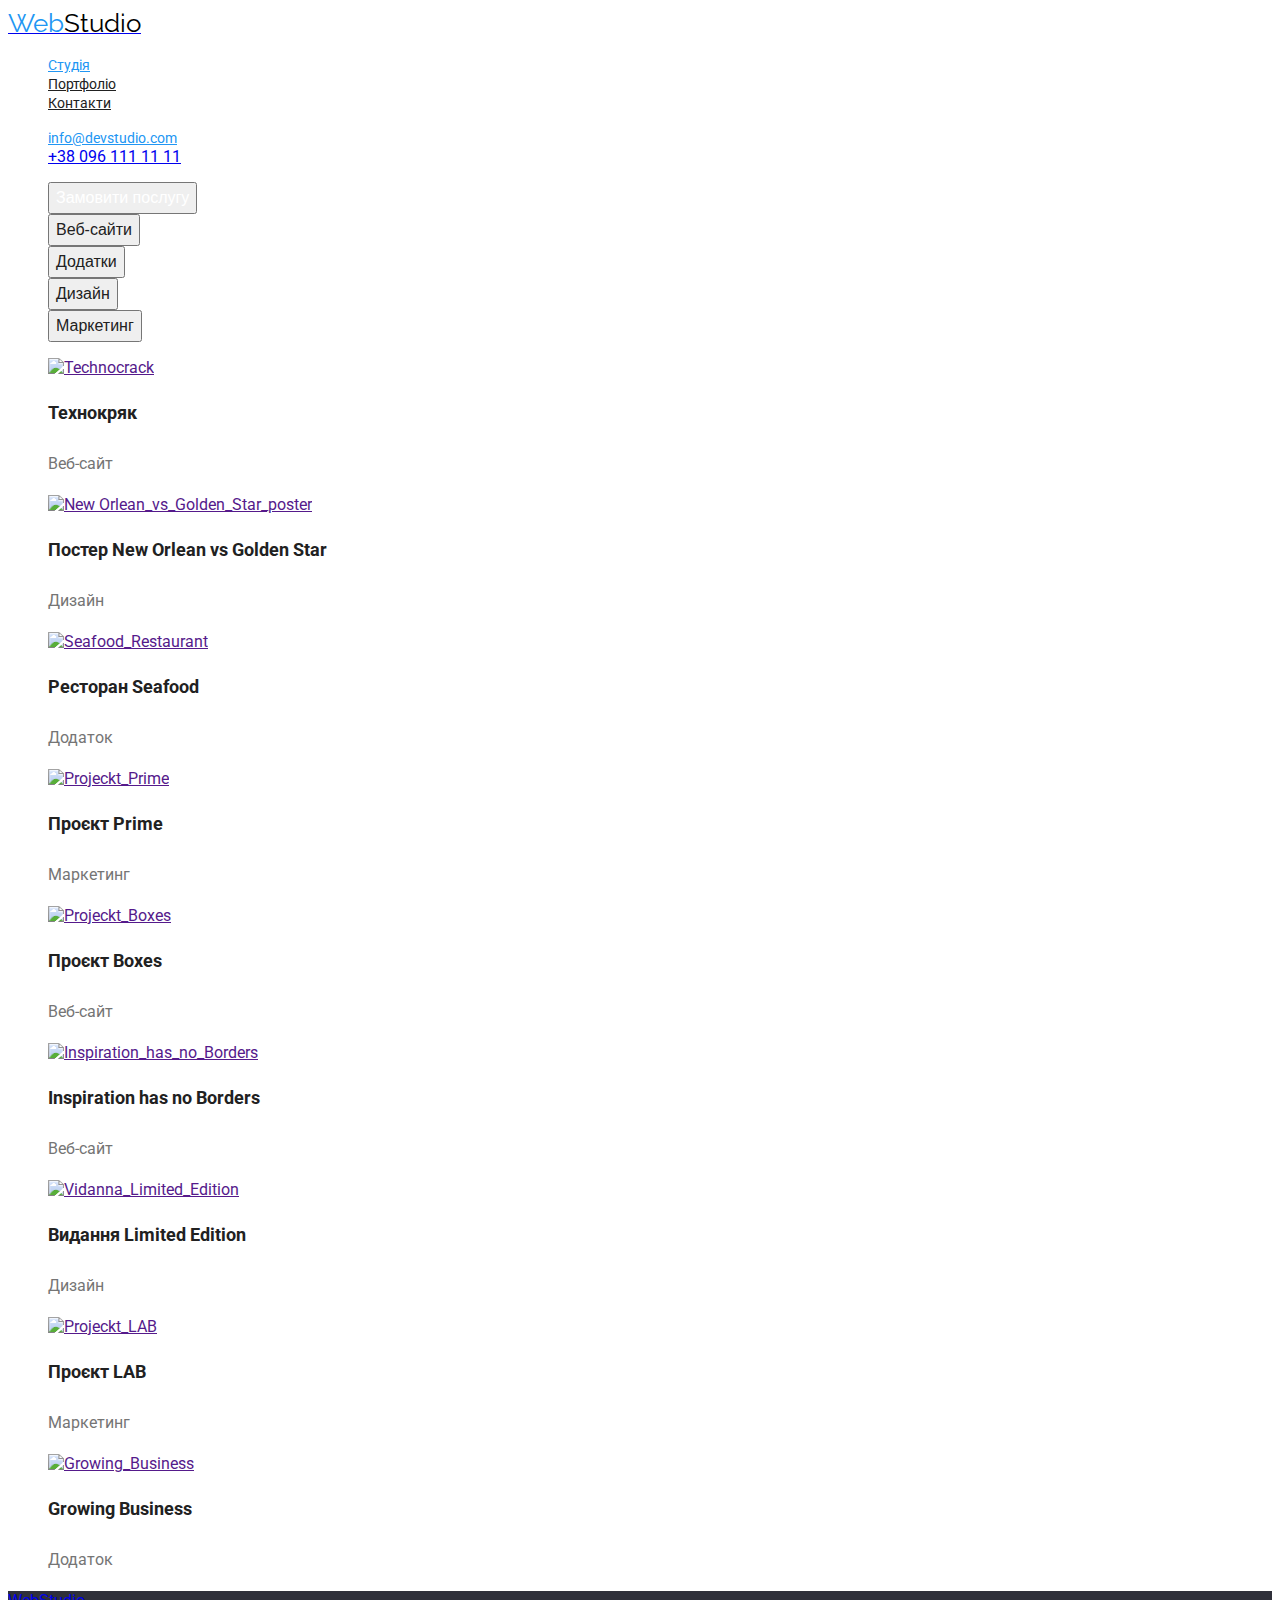
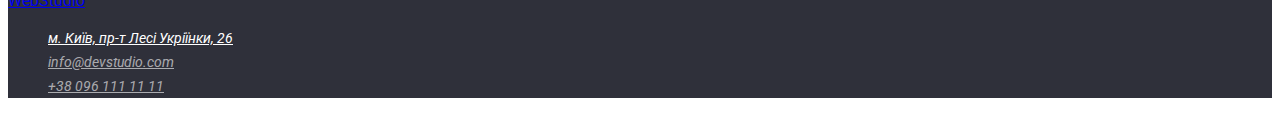
==== portfolio.html @ 633570c8 "r" ====
<!DOCTYPE html>
<html lang="en">
  <head>
    <meta charset="UTF-8" />
    <meta http-equiv="X-UA-Compatible" content="IE=edge" />
    <meta name="viewport" content="width=device-width, initial-scale=1.0" />
    <link rel="preconnect" href="https://fonts.googleapis.com" />
    <link rel="preconnect" href="https://fonts.gstatic.com" crossorigin />
    <link
      href="https://fonts.googleapis.com/css2?family=Raleway:wght@700&family=Roboto:wght@400;500;700;900&display=swap"
      rel="stylesheet"
    />
    <link
      rel="stylesheet"
      href="https://cdnjs.cloudflare.com/ajax/libs/normalize/8.0.1/normalize.min.css"
    />
    <link rel="stylesheet" href="./porfolio.css" />
    <title>Portfolio</title>
  </head>
  <body>
    <!--Header-->
    <header class="header">
      <!--Navigation-->
      <div class="conteiner">
        <nav>
          <a href="./index.html" rel="noopeper noreforrer nofollow"
            ><span class="logo_web">Web</span
            ><span class="logo_studio">Studio</span></a
          >
          <ul class="list">
            <li>
              <a class="studio" href="">Студія</a>
            </li>
            <li>
              <a
                class="portfolio"
                href="./portfolio.html"
                rel="noopeper noreforrer nofollow"
                >Портфоліо</a
              >
            </li>
            <li>
              <a class="contacs" href="">Контакти</a>
            </li>
          </ul>
        </nav>
      </div>
      <!--Top Line-->
      <ul class="list">
        <li>
          <a class="mail" href="mailto:info@devstudio.com"
            >info@devstudio.com</a
          >
        </li>
        <li>
          <a class="bel" href="tel:+380961111111">+38 096 111 11 11</a>
        </li>
      </ul>
    </header>
    <!--Section-->
    <section>
      <ul>
        <li>
          <button type="button" class="button_active">
            <span class="button_text">Замовити послугу</span>
          </button>
        </li>
        <li>
          <button class="button_text_list">Веб-сайти</button>
        </li>
        <li>
          <button class="button_text_list">Додатки</button>
        </li>
        <li>
          <button class="button_text_list">Дизайн</button>
        </li>
        <li>
          <button class="button_text_list">Маркетинг</button>
        </li>
      </ul>
      <ul>
        <li>
          <a href="">
            <img
              src="../img/portfolio.img/tehnocryack.jpg"
              alt="Technocrack"
              width="370"
            />
          </a>
          <h3 class="about_text">Технокряк</h3>
          <p class="about_text_link">Веб-сайт</p>
        </li>
        <li>
          <a href="">
            <img
              src="../img/portfolio.img/new-orleans.jpg"
              alt=" New Orlean_vs_Golden_Star_poster"
              width="370"
            />
          </a>
          <h3 class="about_text">Постер New Orlean vs Golden Star</h3>
          <p class="about_text_link">Дизайн</p>
        </li>
        <li>
          <a href="">
            <img
              src="../img/portfolio.img/restoran-seafood.jpg"
              alt="Seafood_Restaurant"
              width="370"
            />
          </a>
          <h3 class="about_text">Ресторан Seafood</h3>
          <p class="about_text_link">Додаток</p>
        </li>
        <li>
          <a href="">
            <img
              src="../img/portfolio.img/project-prime.jpg"
              alt="Projeckt_Prime"
              width="370"
            />
          </a>
          <h3 class="about_text">Проєкт Prime</h3>
          <p class="about_text_link">Маркетинг</p>
        </li>
        <li>
          <a href="">
            <img
              src="../img/portfolio.img/project-boxes.jpg"
              alt="Projeckt_Boxes"
              width="370"
            />
          </a>
          <h3 class="about_text">Проєкт Boxes</h3>
          <p class="about_text_link">Веб-сайт</p>
        </li>
        <li>
          <a href="">
            <img
              src="../img/portfolio.img/web-sait.jpg"
              alt="Inspiration_has_no_Borders"
              width="370"
          /></a>
          <h3 class="about_text">Inspiration has no Borders</h3>
          <p class="about_text_link">Веб-сайт</p>
        </li>
        <li>
          <a href="">
            <img
              src="../img/portfolio.img/book.jpg"
              alt="
              Vidanna_Limited_Edition"
              width="370"
          /></a>
          <h3 class="about_text">Видання Limited Edition</h3>
          <p class="about_text_link">Дизайн</p>
        </li>
        <li>
          <a href="">
            <img
              src="../img/portfolio.img/project-lab.jpg"
              alt="Projeckt_LAB"
              width="370"
          /></a>
          <h3 class="about_text">Проєкт LAB</h3>
          <p class="about_text_link">Маркетинг</p>
        </li>
        <li>
          <a href="">
            <img
              src="../img/portfolio.img/pc.jpg"
              alt="Growing_Business"
              width="370"
          /></a>
          <h3 class="about_text">Growing Business</h3>
          <p class="about_text_link">Додаток</p>
        </li>
      </ul>
    </section>
    <!-- Footer -->
    <footer class="footer">
      <a href="../styles/index.html" rel="noopeper noreforrer nofollow"
        ><span class="logo">Web</span><span class="logo_2">Studio</span></a
      >
      <address>
        <ul class="list">
          <li>
            <a
              class="navigation"
              href="https://goo.gl/maps/btzMH1qsc4WPmSUG9"
              rel="noopeper noreforrer nofollow"
            >
              м. Київ, пр-т Лесі Укріїнки, 26
            </a>
          </li>
          <li>
            <a
              class="mail_footer"
              href="mailto:info@devstudio.com"
              rel="noopeper noreforrer nofollow"
              >info@devstudio.com</a
            >
          </li>
          <li>
            <a class="tel_footer" href="tel:+380961111111">+38 096 111 11 11</a>
          </li>
        </ul>
      </address>
    </footer>
  </body>
</html>
---- porfolio.css ----
body {
  font-family: "Roboto", sans-serif;
}

ul {
  list-style: none;
}

/* Header */

/* Logo */

.logo_web {
  font-family: "Raleway";
  font-size: 26px;
  line-height: calc(31 / 26);
  color: #2196f3;
}

.logo_studio {
  font-family: "Raleway";
  font-size: 26px;
  line-height: calc(31 / 26);
  color: #000000;
}

/* Navigation */

.studio {
  font-size: 14px;
  line-height: calc(16 / 14);
  color: #2196f3;
}

.portfolio {
  font-size: 14px;
  line-height: calc(16 / 14);
  color: #212121;
}

.contacs {
  font-size: 14px;
  line-height: calc(16 / 14);
  color: #212121;
}

/* Top line */

.mail {
  font-size: 14px;
  line-height: calc(16 / 14);
  color: #2196f3;
}

.tel {
  font-size: 14px;
  line-height: calc(16 / 14);
  color: #757575;
}

/* Section */

.button_active {
}

.button_text {
  font-weight: 500;
  font-size: 16px;
  line-height: calc(26 / 16);
  color: #ffffff;
}

.button_text_list {
  font-weight: 500;
  font-size: 16px;
  line-height: calc(26 / 16);
  color: #212121;
}

.about_text {
  font-weight: 700;
  font-size: 18px;
  line-height: calc(36 / 18);
  color: #212121;
}

.about_text_link {
  font-weight: 400;
  font-size: 16px;
  line-height: calc(30 / 16);
  color: #757575;
}

/* Footer */

.footer {
  background: #2f303a;
}

.navigation {
  font-weight: 400;
  font-size: 14px;
  line-height: calc(24 / 14);
  color: #ffffff;
}

.mail_footer {
  font-weight: 400;
  font-size: 14px;
  line-height: calc(24 / 14);
  color: rgba(255, 255, 255, 0.6);
}

.tel_footer {
  font-weight: 400;
  font-size: 14px;
  line-height: calc(24 / 14);
  color: rgba(255, 255, 255, 0.6);
}
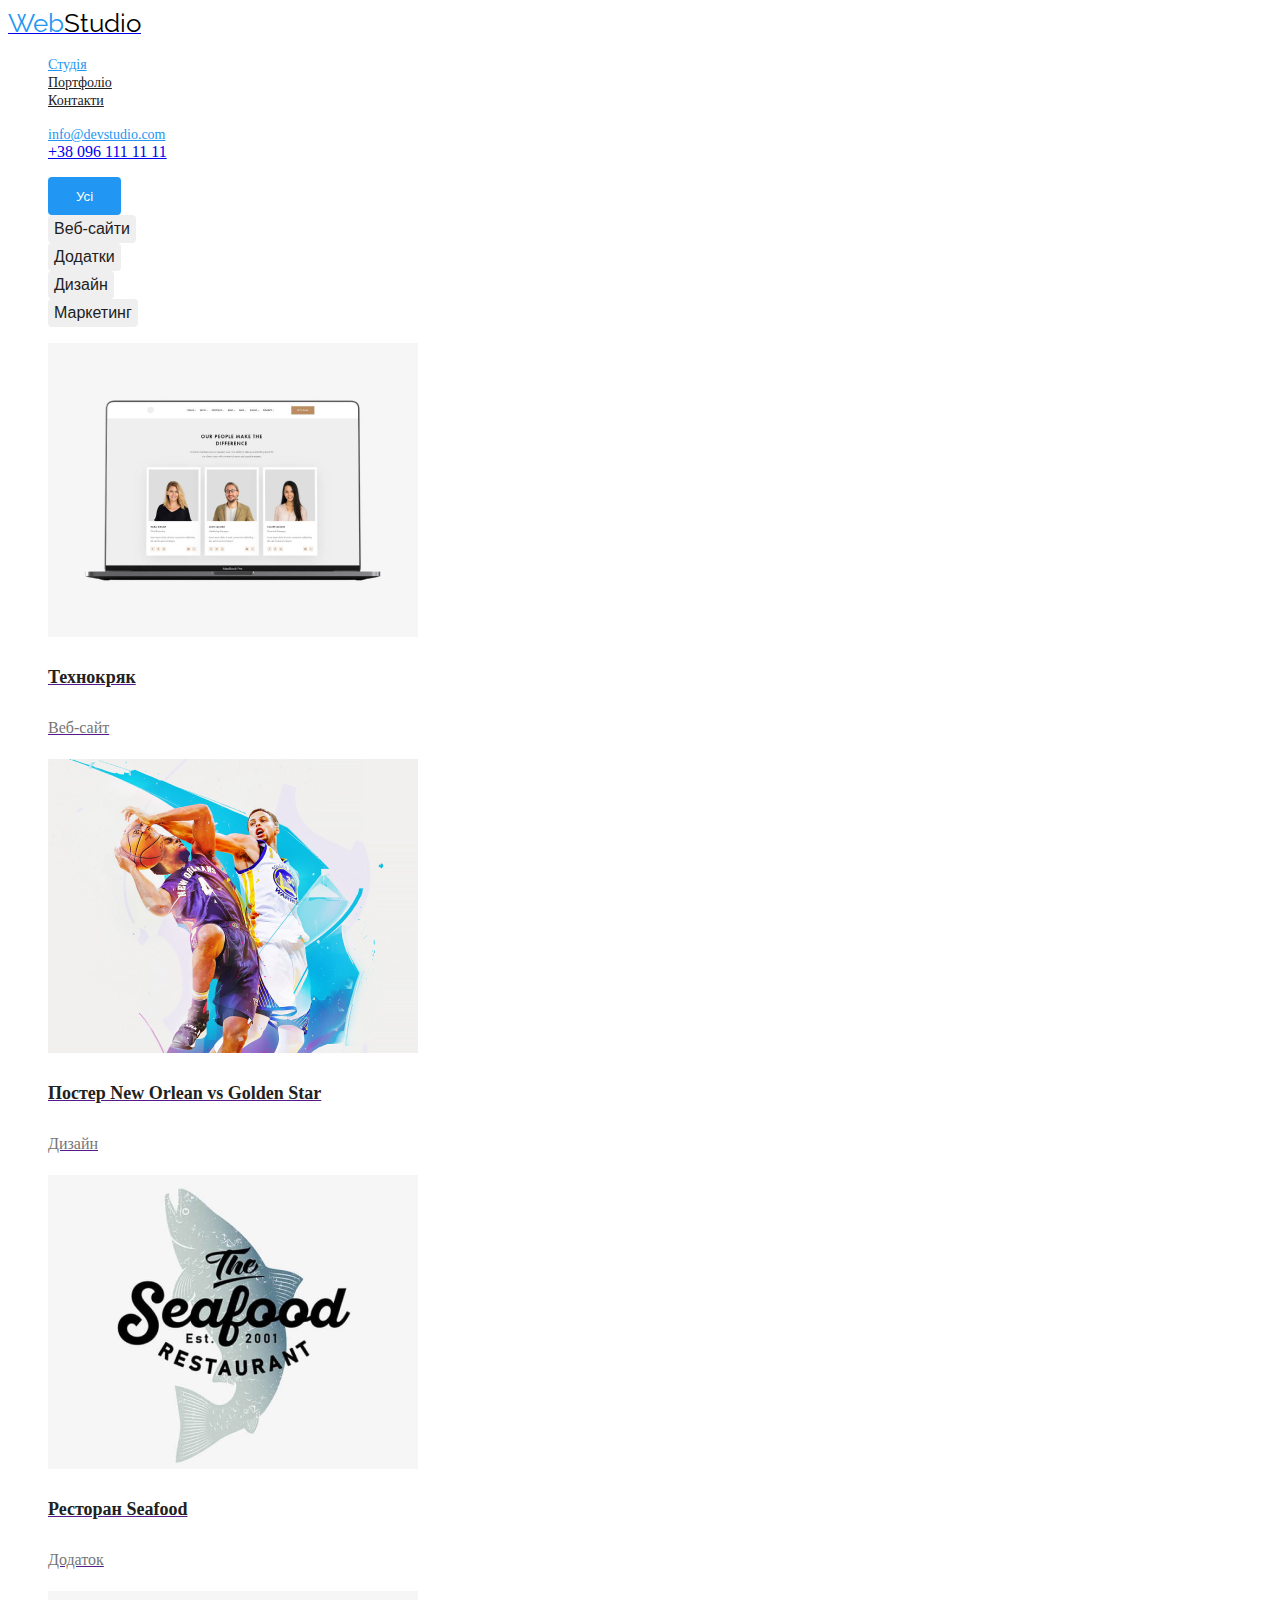
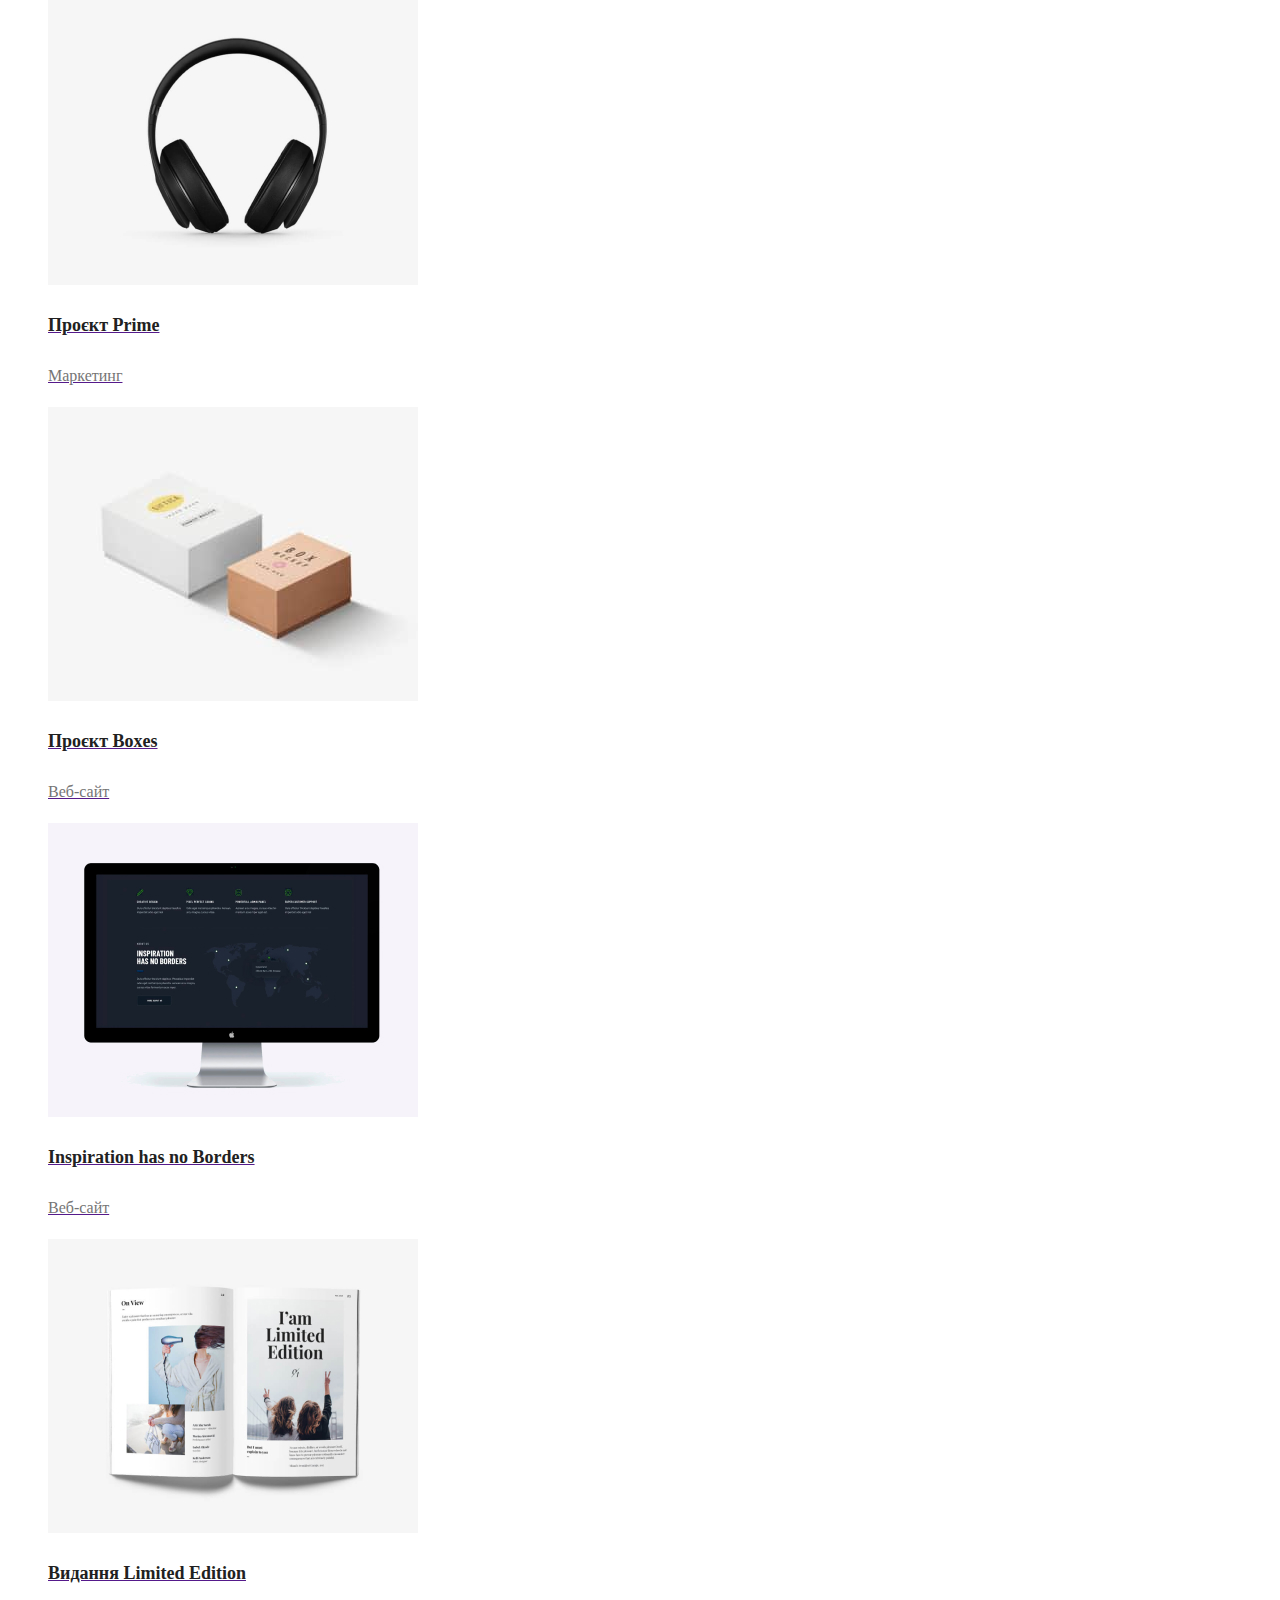
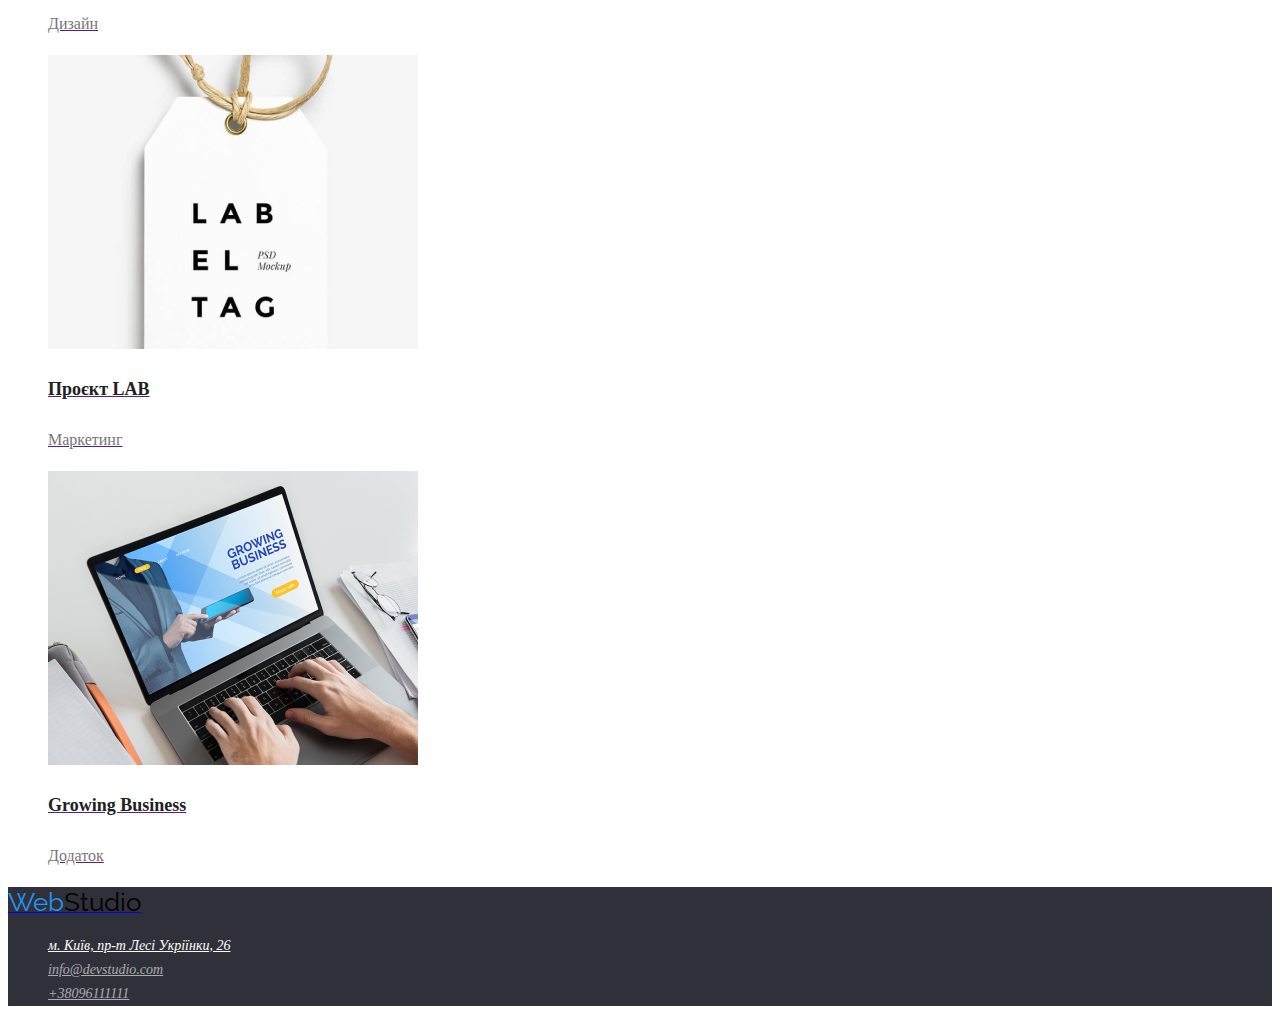
==== commit 79155609: "a" ====
--- a/portfolio.html
+++ b/portfolio.html
@@ -10,41 +10,34 @@
       href="https://fonts.googleapis.com/css2?family=Raleway:wght@700&family=Roboto:wght@400;500;700;900&display=swap"
       rel="stylesheet"
     />
-    <link
-      rel="stylesheet"
-      href="https://cdnjs.cloudflare.com/ajax/libs/normalize/8.0.1/normalize.min.css"
-    />
-    <link rel="stylesheet" href="./porfolio.css" />
+    <link rel="stylesheet" href="./Styles/styles.css" />
     <title>Portfolio</title>
   </head>
   <body>
     <!--Header-->
     <header class="header">
       <!--Navigation-->
-      <div class="conteiner">
-        <nav>
-          <a href="./index.html" rel="noopeper noreforrer nofollow"
-            ><span class="logo_web">Web</span
-            ><span class="logo_studio">Studio</span></a
-          >
-          <ul class="list">
-            <li>
-              <a class="studio" href="">Студія</a>
-            </li>
-            <li>
-              <a
-                class="portfolio"
-                href="./portfolio.html"
-                rel="noopeper noreforrer nofollow"
-                >Портфоліо</a
-              >
-            </li>
-            <li>
-              <a class="contacs" href="">Контакти</a>
-            </li>
-          </ul>
-        </nav>
-      </div>
+      <nav>
+        <a href="./index.html" rel="noopeper noreforrer nofollow"
+          ><span class="web">Web</span><span class="webstudio">Studio</span></a
+        >
+        <ul class="list">
+          <li>
+            <a class="studio" href="">Студія</a>
+          </li>
+          <li>
+            <a
+              class="portfolio"
+              href="./portfolio.html"
+              rel="noopeper noreforrer nofollow"
+              >Портфоліо</a
+            >
+          </li>
+          <li>
+            <a class="contacs" href="">Контакти</a>
+          </li>
+        </ul>
+      </nav>
       <!--Top Line-->
       <ul class="list">
         <li>
@@ -57,130 +50,126 @@
         </li>
       </ul>
     </header>
-    <!--Section-->
+    <!--Section Portfolio-->
     <section>
-      <ul>
-        <li>
-          <button type="button" class="button_active">
-            <span class="button_text">Замовити послугу</span>
+      <ul class="list">
+        <li>
+          <button type="button" class="button_listen">
+            <span class="button_active">Усі</span>
           </button>
         </li>
         <li>
-          <button class="button_text_list">Веб-сайти</button>
-        </li>
-        <li>
-          <button class="button_text_list">Додатки</button>
-        </li>
-        <li>
-          <button class="button_text_list">Дизайн</button>
-        </li>
-        <li>
-          <button class="button_text_list">Маркетинг</button>
+          <button type="button" class="button_portfolio">Веб-сайти</button>
+        </li>
+        <li>
+          <button type="button" class="button_portfolio">Додатки</button>
+        </li>
+        <li>
+          <button type="button" class="button_portfolio">Дизайн</button>
+        </li>
+        <li>
+          <button type="button" class="button_portfolio">Маркетинг</button>
         </li>
       </ul>
       <ul>
         <li>
           <a href="">
-            <img
-              src="../img/portfolio.img/tehnocryack.jpg"
-              alt="Technocrack"
-              width="370"
-            />
-          </a>
-          <h3 class="about_text">Технокряк</h3>
-          <p class="about_text_link">Веб-сайт</p>
-        </li>
-        <li>
-          <a href="">
-            <img
-              src="../img/portfolio.img/new-orleans.jpg"
+            <img src="./img/tegnocrack.jpg" alt="Technocrack" width="370" />
+            <h3 class="about_name">Технокряк</h3>
+            <p class="about_text">Веб-сайт</p>
+          </a>
+        </li>
+        <li>
+          <a href="">
+            <img
+              src="./img/poster-new-orlean.jpg"
               alt=" New Orlean_vs_Golden_Star_poster"
               width="370"
             />
-          </a>
-          <h3 class="about_text">Постер New Orlean vs Golden Star</h3>
-          <p class="about_text_link">Дизайн</p>
-        </li>
-        <li>
-          <a href="">
-            <img
-              src="../img/portfolio.img/restoran-seafood.jpg"
+            <h3 class="about_name">Постер New Orlean vs Golden Star</h3>
+            <p class="about_text">Дизайн</p>
+          </a>
+        </li>
+        <li>
+          <a href="">
+            <img
+              src="./img/sea-food.jpg"
               alt="Seafood_Restaurant"
               width="370"
             />
-          </a>
-          <h3 class="about_text">Ресторан Seafood</h3>
-          <p class="about_text_link">Додаток</p>
-        </li>
-        <li>
-          <a href="">
-            <img
-              src="../img/portfolio.img/project-prime.jpg"
+            <h3 class="about_name">Ресторан Seafood</h3>
+            <p class="about_text">Додаток</p>
+          </a>
+        </li>
+        <li>
+          <a href="">
+            <img
+              src="./img/project-prime.jpg"
               alt="Projeckt_Prime"
               width="370"
             />
-          </a>
-          <h3 class="about_text">Проєкт Prime</h3>
-          <p class="about_text_link">Маркетинг</p>
-        </li>
-        <li>
-          <a href="">
-            <img
-              src="../img/portfolio.img/project-boxes.jpg"
+            <h3 class="about_name">Проєкт Prime</h3>
+            <p class="about_text">Маркетинг</p>
+          </a>
+        </li>
+        <li>
+          <a href="">
+            <img
+              src="./img/project-boxes.jpg"
               alt="Projeckt_Boxes"
               width="370"
             />
-          </a>
-          <h3 class="about_text">Проєкт Boxes</h3>
-          <p class="about_text_link">Веб-сайт</p>
-        </li>
-        <li>
-          <a href="">
-            <img
-              src="../img/portfolio.img/web-sait.jpg"
+            <h3 class="about_name">Проєкт Boxes</h3>
+            <p class="about_text">Веб-сайт</p>
+          </a>
+        </li>
+        <li>
+          <a href="">
+            <img
+              src="./img/web-sait.jpg"
               alt="Inspiration_has_no_Borders"
               width="370"
-          /></a>
-          <h3 class="about_text">Inspiration has no Borders</h3>
-          <p class="about_text_link">Веб-сайт</p>
-        </li>
-        <li>
-          <a href="">
-            <img
-              src="../img/portfolio.img/book.jpg"
+            />
+            <h3 class="about_name">Inspiration has no Borders</h3>
+            <p class="about_text">Веб-сайт</p>
+          </a>
+        </li>
+        <li>
+          <a href="">
+            <img
+              src="./img/limited-edition.jpg"
               alt="
               Vidanna_Limited_Edition"
               width="370"
-          /></a>
-          <h3 class="about_text">Видання Limited Edition</h3>
-          <p class="about_text_link">Дизайн</p>
-        </li>
-        <li>
-          <a href="">
-            <img
-              src="../img/portfolio.img/project-lab.jpg"
-              alt="Projeckt_LAB"
-              width="370"
-          /></a>
-          <h3 class="about_text">Проєкт LAB</h3>
-          <p class="about_text_link">Маркетинг</p>
-        </li>
-        <li>
-          <a href="">
-            <img
-              src="../img/portfolio.img/pc.jpg"
+            />
+            <h3 class="about_name">Видання Limited Edition</h3>
+            <p class="about_text">Дизайн</p>
+          </a>
+        </li>
+        <li>
+          <a href="">
+            <img src="./img/projeckt-lab.jpg" alt="Projeckt_LAB" width="370" />
+            <h3 class="about_name">Проєкт LAB</h3>
+            <p class="about_text">Маркетинг</p>
+          </a>
+        </li>
+        <li>
+          <a href="">
+            <img
+              src="./img/groeinh-business.jpg"
               alt="Growing_Business"
               width="370"
-          /></a>
-          <h3 class="about_text">Growing Business</h3>
-          <p class="about_text_link">Додаток</p>
+            />
+            <h3 class="about_name">Growing Business</h3>
+            <p class="about_text">Додаток</p>
+          </a>
         </li>
       </ul>
     </section>
     <!-- Footer -->
     <footer class="footer">
-      <a href="../styles/index.html" rel="noopeper noreforrer nofollow"
-        ><span class="logo">Web</span><span class="logo_2">Studio</span></a
+      <a href="./index.html" rel="noopeper noreforrer nofollow"
+        ><span class="web">Web</span><span class="webstudio">Studio</span></a
       >
       <address>
         <ul class="list">
@@ -195,14 +184,14 @@
           </li>
           <li>
             <a
-              class="mail_footer"
+              class="footer_mail"
               href="mailto:info@devstudio.com"
               rel="noopeper noreforrer nofollow"
               >info@devstudio.com</a
             >
           </li>
           <li>
-            <a class="tel_footer" href="tel:+380961111111">+38 096 111 11 11</a>
+            <a class="footer_tel" href="tel:+380961111111">+38096111111</a>
           </li>
         </ul>
       </address>
--- a/Styles/styles.css
+++ b/Styles/styles.css
@@ -0,0 +1,230 @@
+html {
+  box-sizing: border-box; 
+}
+
+*,
+*::before,
+*::after {
+  box-sizing: inherit;
+}
+
+
+.body {
+  font-family: "Roboto", sans-serif;
+  padding: 0;
+  margin: 0;
+}
+
+.list,
+li {
+  list-style: none;
+}
+
+.educetion {
+  width: 1600px;
+  border-color: #000000;
+  outline: #2196f3;
+}
+
+.main_educetion {
+}
+
+/* Header */
+
+.header {
+}
+
+/* Logo */
+
+.web {
+  font-family: "Raleway";
+  font-size: 26px;
+  line-height: calc(31 / 26);
+  color: #2196f3;
+}
+
+.webstudio {
+  font-family: "Raleway";
+  font-size: 26px;
+  line-height: calc(31 / 26);
+  color: #000000;
+}
+
+/* Navigation */
+
+.studio {
+  font-size: 14px;
+  line-height: calc(16 / 14);
+  color: #2196f3;
+}
+
+.portfolio {
+  font-size: 14px;
+  line-height: calc(16 / 14);
+  color: #212121;
+}
+
+.contacs {
+  font-size: 14px;
+  line-height: calc(16 / 14);
+  color: #212121;
+}
+
+/* Top line */
+
+.mail {
+  font-size: 14px;
+  line-height: calc(16 / 14);
+  color: #2196f3;
+}
+
+.tel {
+  font-size: 14px;
+  line-height: calc(16 / 14);
+  color: #757575;
+}
+
+/* Hero */
+
+.hero {
+  background: #2f303a;
+}
+
+.hero_title {
+  font-size: 44px;
+  line-height: calc(60 / 44);
+  color: #ffffff;
+}
+
+.hero_btm {
+  width: 216px;
+  height: 50px;
+  border: #2196f3;
+  border-radius: 4px;
+  background-color: #2196f3;
+  display: inline-block;
+  cursor: pointer;
+}
+
+.button_text {
+  width: 152px;
+  height: 30px;
+  font-size: 16px;
+  line-height: calc(30 / 16);
+  color: #fff;
+  display: inline-block;
+}
+
+/* Description */
+
+.description-list {
+  font-weight: 400;
+  font-size: 14px;
+  line-height: calc(16 / 14);
+  color: #212121;
+}
+
+.coment {
+  font-weight: 400;
+  font-size: 14px;
+  line-height: 24px;
+  color: #757575;
+}
+
+/* About */
+
+.about-work {
+  font-size: 36px;
+  line-height: calc(42 / 36);
+  color: #212121;
+}
+
+/* Our team */
+
+.team-people {
+  font-size: 36px;
+  line-height: calc(42 / 36);
+  color: #212121;
+}
+
+.name {
+  font-weight: 500;
+  font-size: 16px;
+  line-height: calc(19 / 16);
+  color: #212121;
+}
+
+.team_work {
+  font-weight: 400;
+  font-size: 16px;
+  line-height: calc(19 / 16);
+  color: #757575;
+}
+
+/* Section Portfolio */
+
+.button_listen {
+  width: 73px;
+  height: 38px;
+  background-color: #2196f3;
+  border: #2196f3;
+  border-radius: 4px;
+  cursor: pointer;
+}
+
+.button_active {
+  width: 23px;
+  height: 26px;
+  color: #fff;
+}
+
+.button_portfolio {
+  font-weight: 500;
+  font-size: 16px;
+  line-height: calc(26 / 16);
+  color: #212121;
+  border-radius: 4px;
+  border: #212121;
+  cursor: pointer;
+}
+
+.about_name {
+  font-weight: 700;
+  font-size: 18px;
+  line-height: calc(36 / 18);
+  color: #212121;
+}
+
+.about_text {
+  font-weight: 400;
+  font-size: 16px;
+  line-height: calc(30 / 16);
+  color: #757575;
+}
+
+/* Footer */
+
+.footer {
+  background: #2f303a;
+}
+
+.navigation {
+  font-weight: 400;
+  font-size: 14px;
+  line-height: calc(24 / 14);
+  color: #ffffff;
+}
+
+.footer_mail {
+  font-weight: 400;
+  font-size: 14px;
+  line-height: calc(24 / 14);
+  color: rgba(255, 255, 255, 0.6);
+}
+
+.footer_tel {
+  font-weight: 400;
+  font-size: 14px;
+  line-height: calc(24 / 14);
+  color: rgba(255, 255, 255, 0.6);
+}
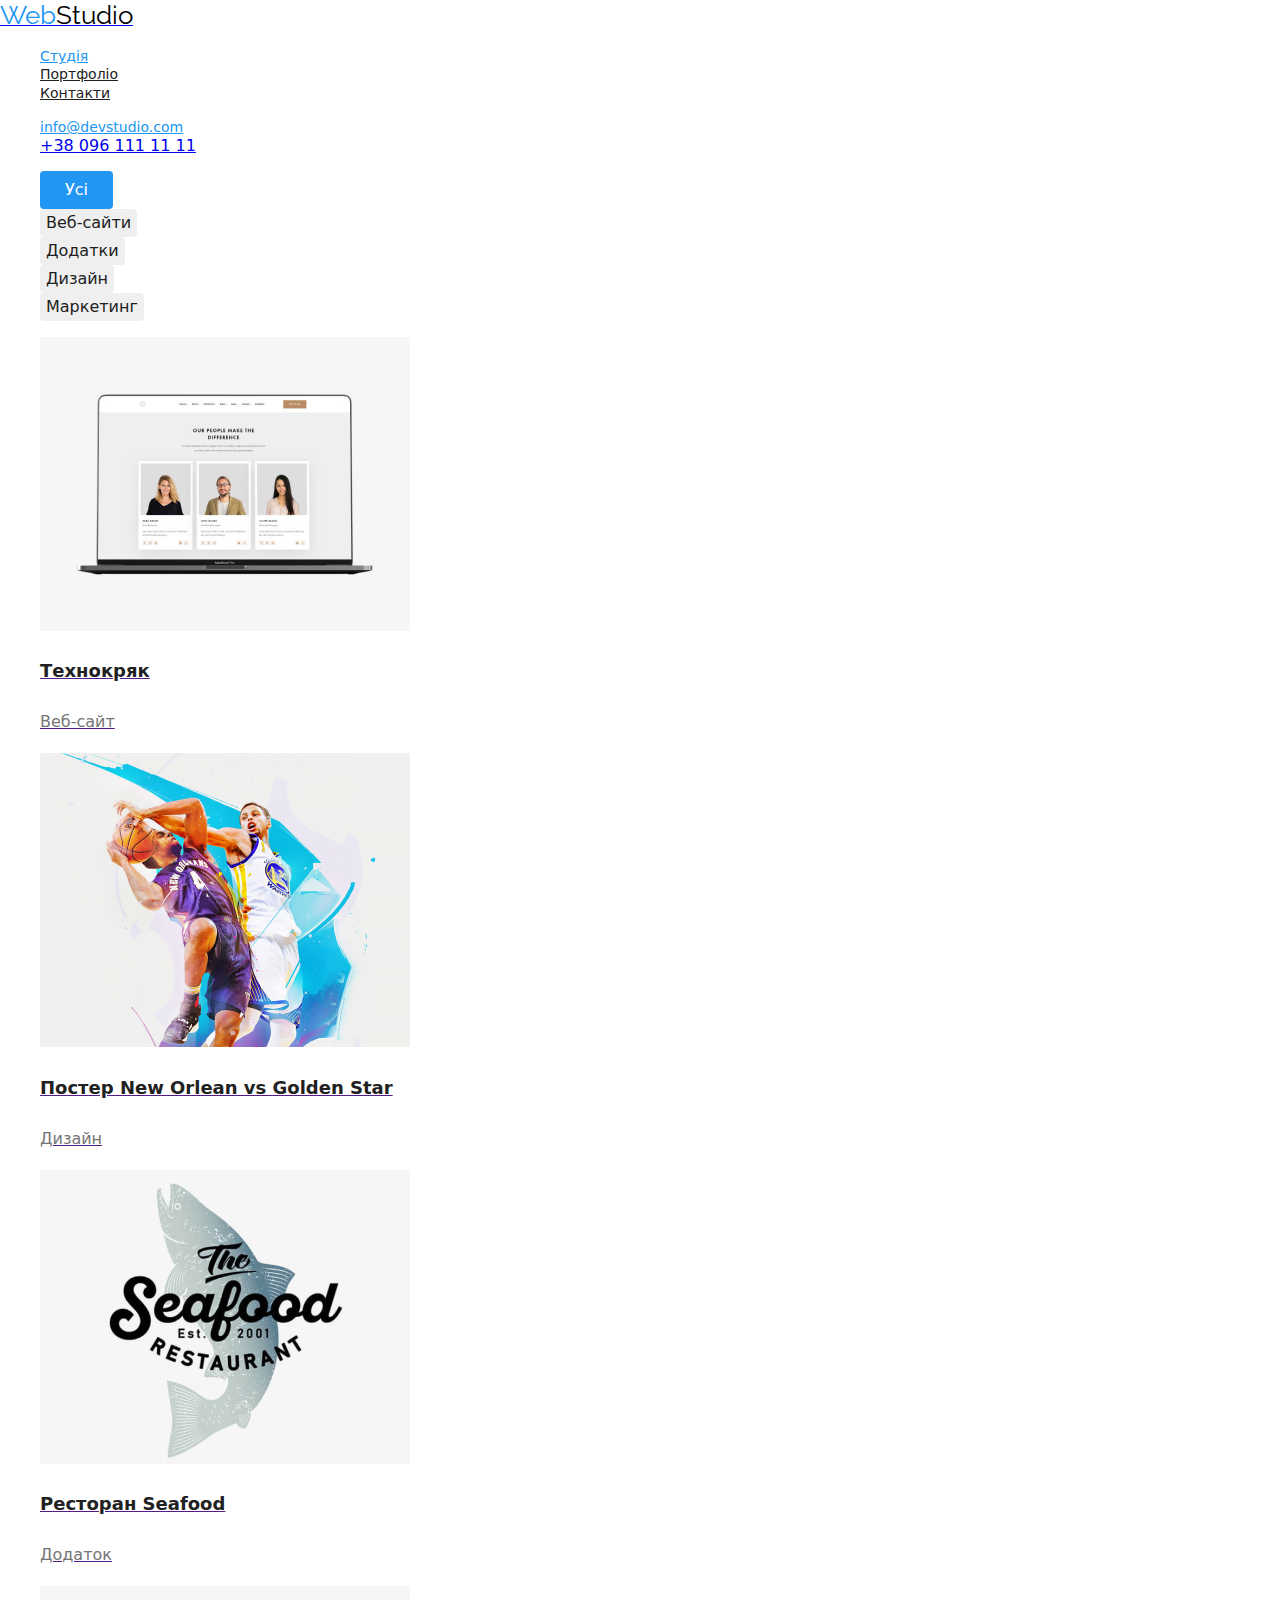
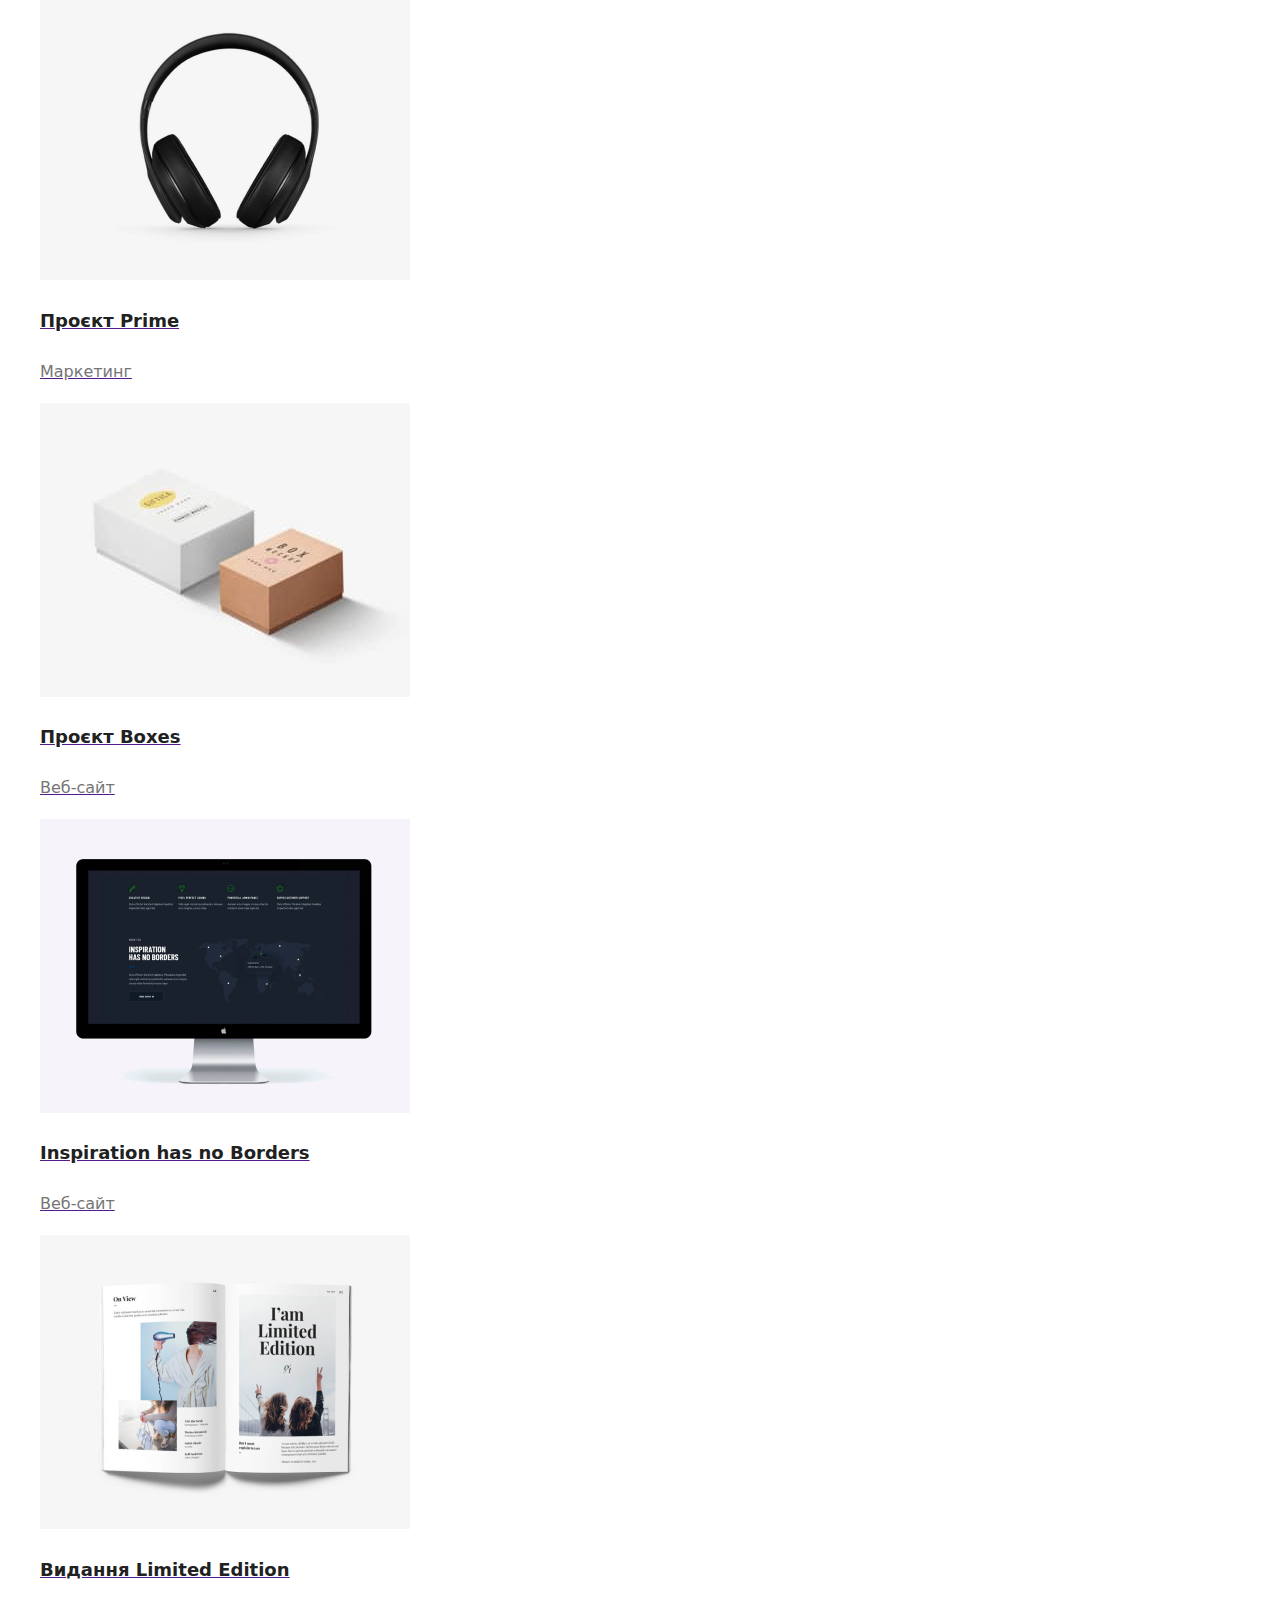
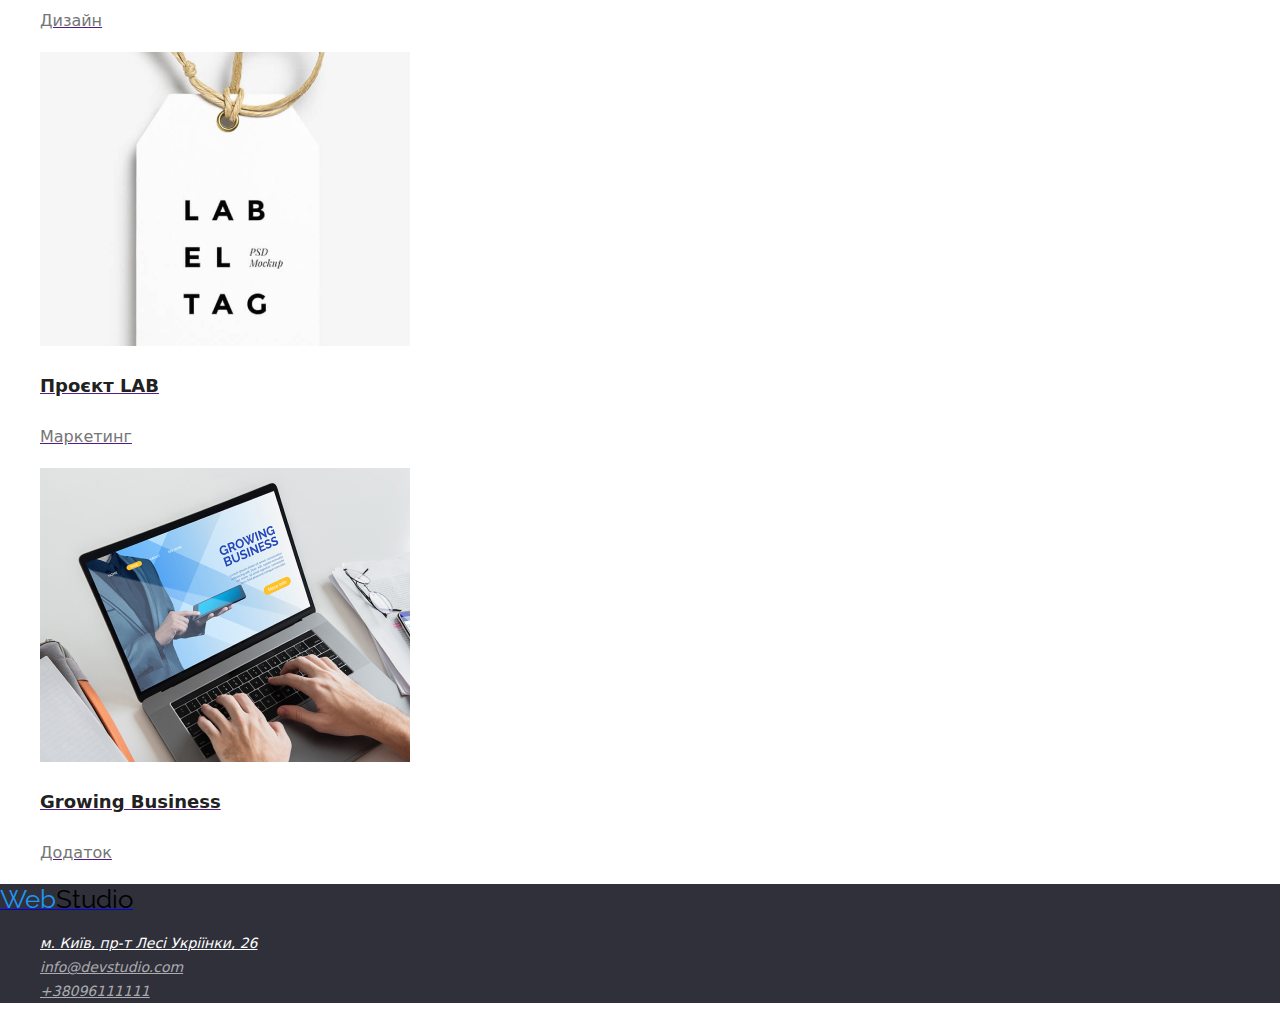
==== commit 0bbda634: "Update portfolio.html" ====
--- a/portfolio.html
+++ b/portfolio.html
@@ -9,6 +9,10 @@
     <link
       href="https://fonts.googleapis.com/css2?family=Raleway:wght@700&family=Roboto:wght@400;500;700;900&display=swap"
       rel="stylesheet"
+    />
+    <link
+      rel="stylesheet"
+      href="https://cdnjs.cloudflare.com/ajax/libs/modern-normalize/1.1.0/modern-normalize.min.css"
     />
     <link rel="stylesheet" href="./Styles/styles.css" />
     <title>Portfolio</title>
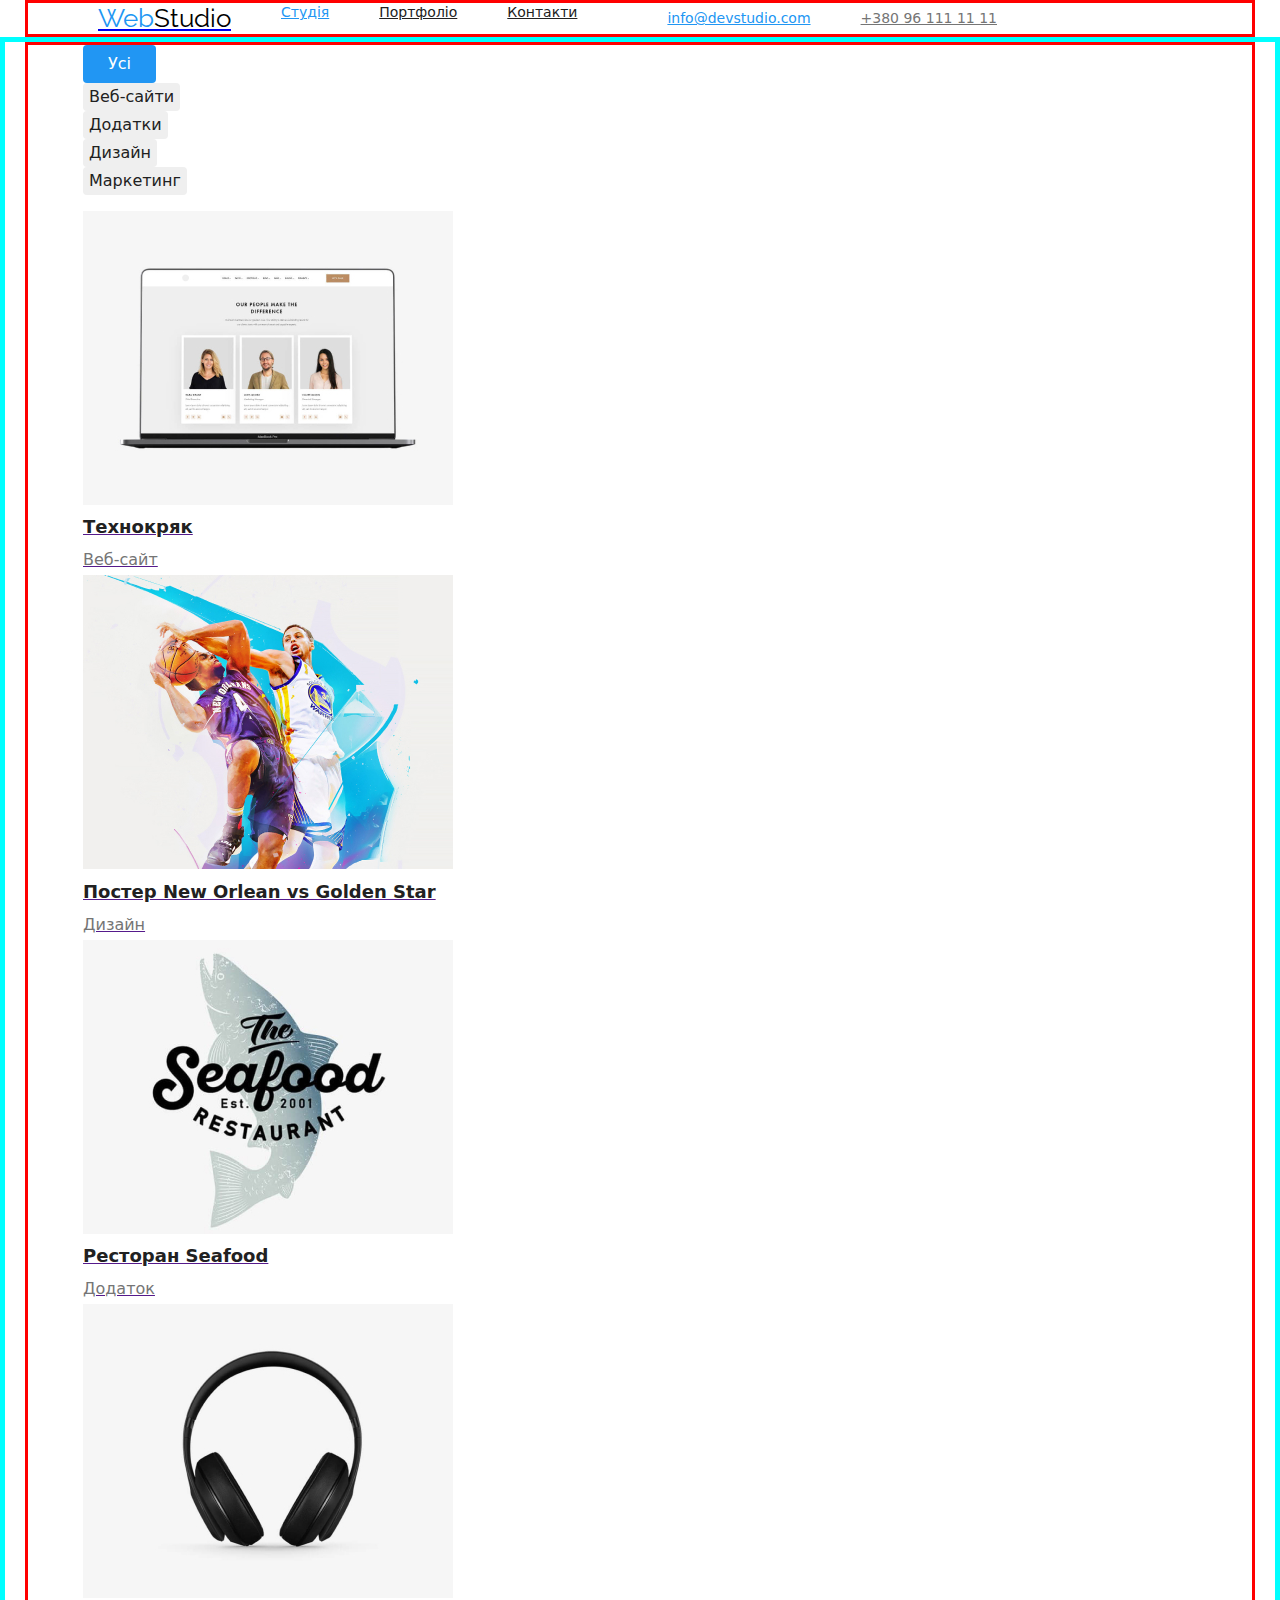
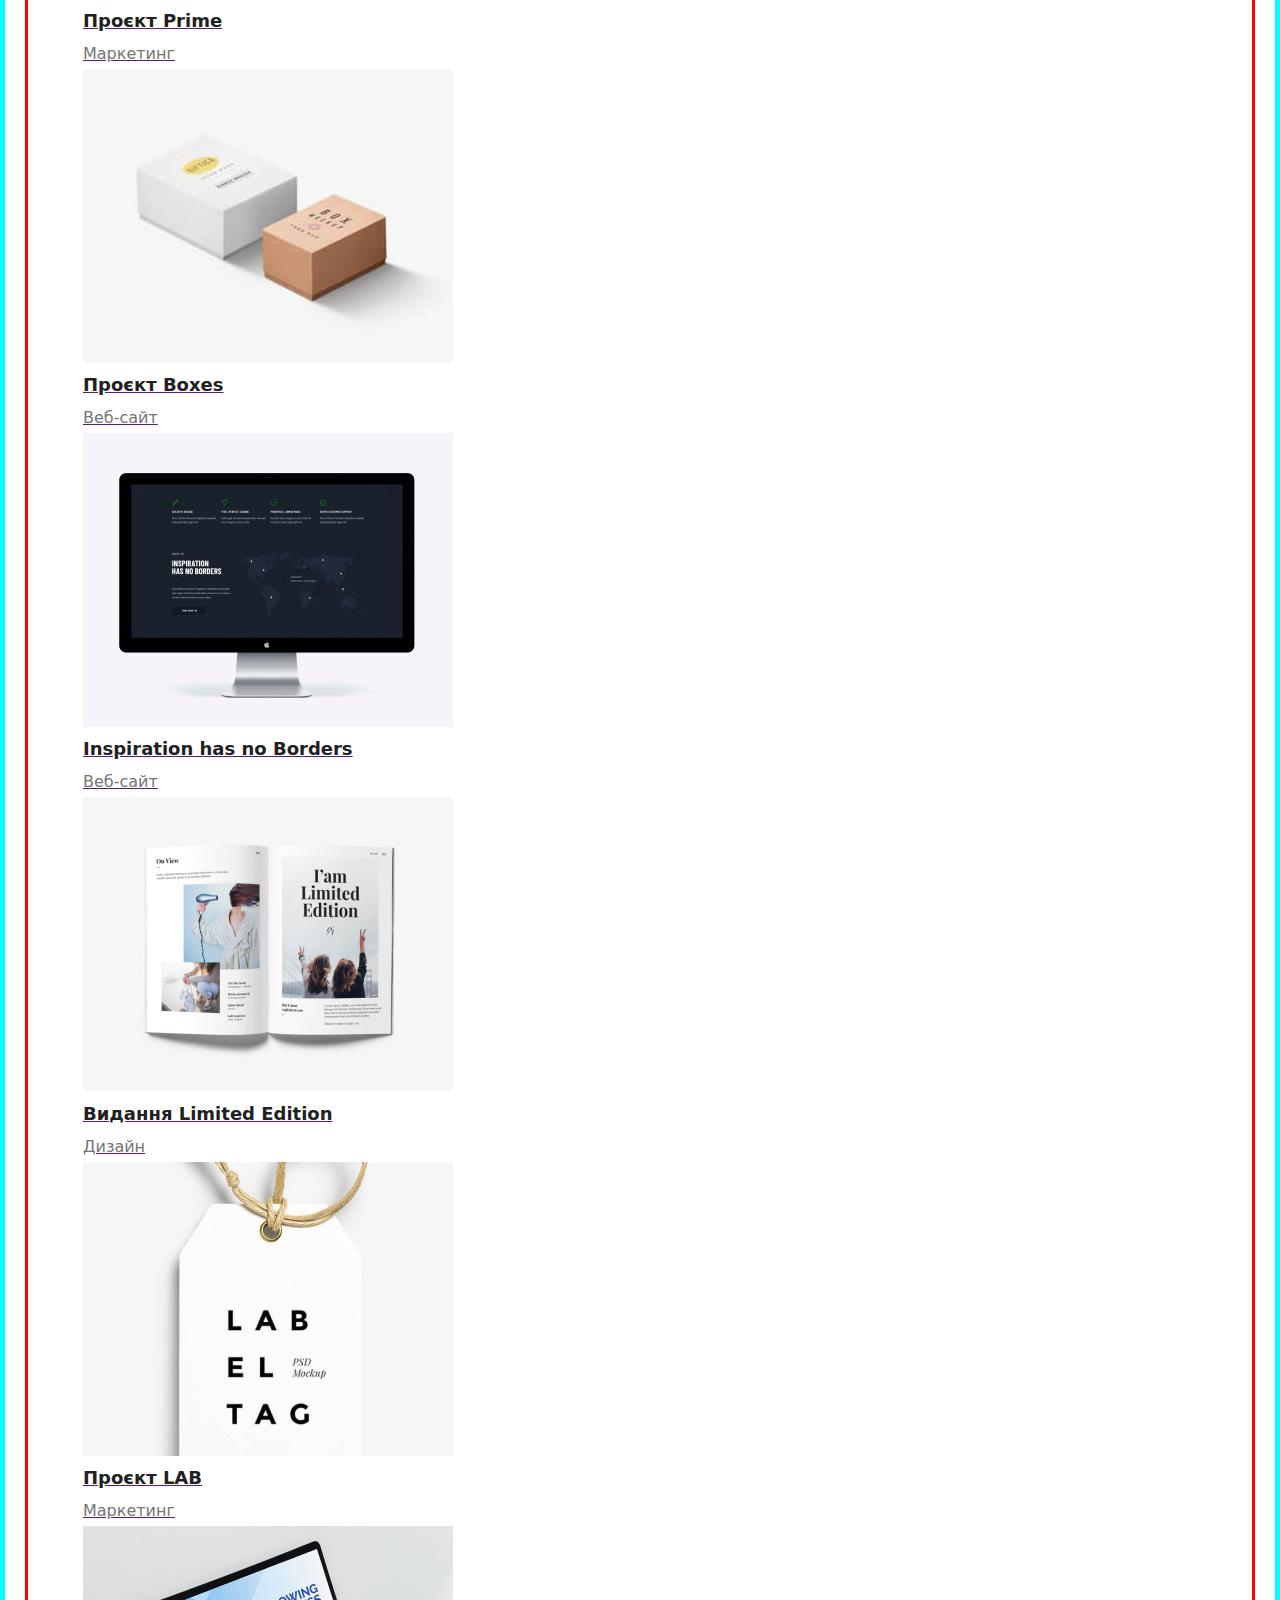
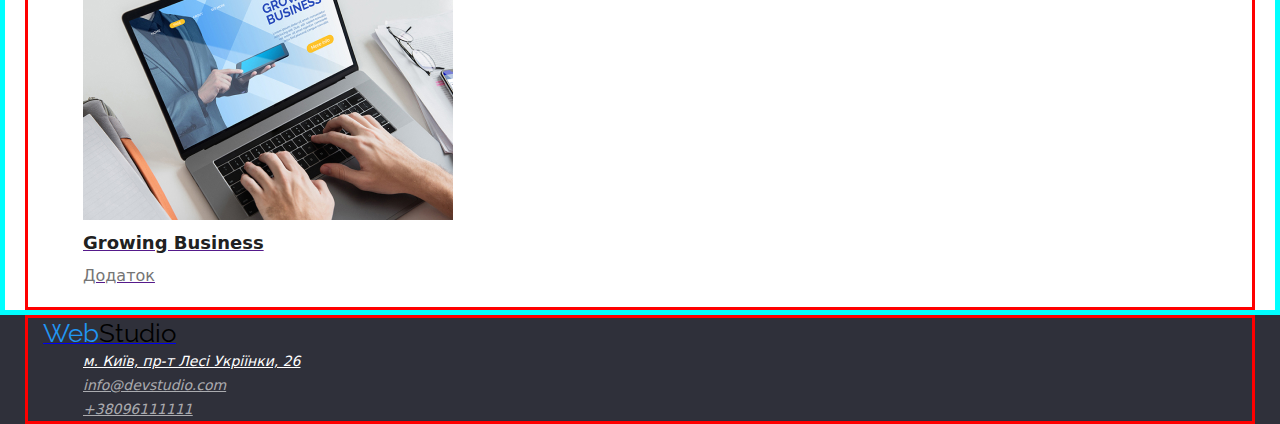
==== commit 029dcb52: "Трете дз" ====
--- a/portfolio.html
+++ b/portfolio.html
@@ -21,184 +21,201 @@
     <!--Header-->
     <header class="header">
       <!--Navigation-->
-      <nav>
-        <a href="./index.html" rel="noopeper noreforrer nofollow"
-          ><span class="web">Web</span><span class="webstudio">Studio</span></a
-        >
-        <ul class="list">
-          <li>
-            <a class="studio" href="">Студія</a>
-          </li>
-          <li>
+      <div class="conteiner">
+        <nav>
+          <ul class="header_list list">
             <a
-              class="portfolio"
-              href="./portfolio.html"
+              class="header_logo"
+              href="./index.html"
               rel="noopeper noreforrer nofollow"
-              >Портфоліо</a
+              ><span class="web">Web</span
+              ><span class="webstudio">Studio</span></a
             >
-          </li>
-          <li>
-            <a class="contacs" href="">Контакти</a>
-          </li>
-        </ul>
-      </nav>
-      <!--Top Line-->
-      <ul class="list">
-        <li>
-          <a class="mail" href="mailto:info@devstudio.com"
-            >info@devstudio.com</a
-          >
-        </li>
-        <li>
-          <a class="bel" href="tel:+380961111111">+38 096 111 11 11</a>
-        </li>
-      </ul>
-    </header>
-    <!--Section Portfolio-->
-    <section>
-      <ul class="list">
-        <li>
-          <button type="button" class="button_listen">
-            <span class="button_active">Усі</span>
-          </button>
-        </li>
-        <li>
-          <button type="button" class="button_portfolio">Веб-сайти</button>
-        </li>
-        <li>
-          <button type="button" class="button_portfolio">Додатки</button>
-        </li>
-        <li>
-          <button type="button" class="button_portfolio">Дизайн</button>
-        </li>
-        <li>
-          <button type="button" class="button_portfolio">Маркетинг</button>
-        </li>
-      </ul>
-      <ul>
-        <li>
-          <a href="">
-            <img src="./img/tegnocrack.jpg" alt="Technocrack" width="370" />
-            <h3 class="about_name">Технокряк</h3>
-            <p class="about_text">Веб-сайт</p>
-          </a>
-        </li>
-        <li>
-          <a href="">
-            <img
-              src="./img/poster-new-orlean.jpg"
-              alt=" New Orlean_vs_Golden_Star_poster"
-              width="370"
-            />
-            <h3 class="about_name">Постер New Orlean vs Golden Star</h3>
-            <p class="about_text">Дизайн</p>
-          </a>
-        </li>
-        <li>
-          <a href="">
-            <img
-              src="./img/sea-food.jpg"
-              alt="Seafood_Restaurant"
-              width="370"
-            />
-            <h3 class="about_name">Ресторан Seafood</h3>
-            <p class="about_text">Додаток</p>
-          </a>
-        </li>
-        <li>
-          <a href="">
-            <img
-              src="./img/project-prime.jpg"
-              alt="Projeckt_Prime"
-              width="370"
-            />
-            <h3 class="about_name">Проєкт Prime</h3>
-            <p class="about_text">Маркетинг</p>
-          </a>
-        </li>
-        <li>
-          <a href="">
-            <img
-              src="./img/project-boxes.jpg"
-              alt="Projeckt_Boxes"
-              width="370"
-            />
-            <h3 class="about_name">Проєкт Boxes</h3>
-            <p class="about_text">Веб-сайт</p>
-          </a>
-        </li>
-        <li>
-          <a href="">
-            <img
-              src="./img/web-sait.jpg"
-              alt="Inspiration_has_no_Borders"
-              width="370"
-            />
-            <h3 class="about_name">Inspiration has no Borders</h3>
-            <p class="about_text">Веб-сайт</p>
-          </a>
-        </li>
-        <li>
-          <a href="">
-            <img
-              src="./img/limited-edition.jpg"
-              alt="
-              Vidanna_Limited_Edition"
-              width="370"
-            />
-            <h3 class="about_name">Видання Limited Edition</h3>
-            <p class="about_text">Дизайн</p>
-          </a>
-        </li>
-        <li>
-          <a href="">
-            <img src="./img/projeckt-lab.jpg" alt="Projeckt_LAB" width="370" />
-            <h3 class="about_name">Проєкт LAB</h3>
-            <p class="about_text">Маркетинг</p>
-          </a>
-        </li>
-        <li>
-          <a href="">
-            <img
-              src="./img/groeinh-business.jpg"
-              alt="Growing_Business"
-              width="370"
-            />
-            <h3 class="about_name">Growing Business</h3>
-            <p class="about_text">Додаток</p>
-          </a>
-        </li>
-      </ul>
-    </section>
-    <!-- Footer -->
-    <footer class="footer">
-      <a href="./index.html" rel="noopeper noreforrer nofollow"
-        ><span class="web">Web</span><span class="webstudio">Studio</span></a
-      >
-      <address>
-        <ul class="list">
-          <li>
+            <li class="item">
+              <a class="studio" href="">Студія</a>
+            </li>
+            <li class="item">
+              <a
+                class="portfolio"
+                href="./portfolio.html"
+                rel="noopeper noreforrer nofollow"
+                >Портфоліо</a
+              >
+            </li>
+            <li class="item">
+              <a class="contacs" href="">Контакти</a>
+            </li>
+          </ul>
+        </nav>
+        <!--Top Line-->
+        <ul class="header_list list">
+          <li class="item">
             <a
-              class="navigation"
-              href="https://goo.gl/maps/btzMH1qsc4WPmSUG9"
-              rel="noopeper noreforrer nofollow"
-            >
-              м. Київ, пр-т Лесі Укріїнки, 26
-            </a>
-          </li>
-          <li>
-            <a
-              class="footer_mail"
+              class="mail"
               href="mailto:info@devstudio.com"
               rel="noopeper noreforrer nofollow"
               >info@devstudio.com</a
             >
           </li>
-          <li>
-            <a class="footer_tel" href="tel:+380961111111">+38096111111</a>
+          <li class="item">
+            <a class="tel" href="tel:+380961111111">+380 96 111 11 11</a>
           </li>
         </ul>
-      </address>
+      </div>
+    </header>
+    <!--Section Portfolio-->
+    <section class="section">
+      <div class="conteiner">
+        <ul class="list">
+          <li>
+            <button type="button" class="button_listen">
+              <span class="button_active">Усі</span>
+            </button>
+          </li>
+          <li>
+            <button type="button" class="button_portfolio">Веб-сайти</button>
+          </li>
+          <li>
+            <button type="button" class="button_portfolio">Додатки</button>
+          </li>
+          <li>
+            <button type="button" class="button_portfolio">Дизайн</button>
+          </li>
+          <li>
+            <button type="button" class="button_portfolio">Маркетинг</button>
+          </li>
+        </ul>
+        <ul>
+          <li>
+            <a href="">
+              <img src="./img/tegnocrack.jpg" alt="Technocrack" width="370" />
+              <h3 class="about_name">Технокряк</h3>
+              <p class="about_text">Веб-сайт</p>
+            </a>
+          </li>
+          <li>
+            <a href="">
+              <img
+                src="./img/poster-new-orlean.jpg"
+                alt=" New Orlean_vs_Golden_Star_poster"
+                width="370"
+              />
+              <h3 class="about_name">Постер New Orlean vs Golden Star</h3>
+              <p class="about_text">Дизайн</p>
+            </a>
+          </li>
+          <li>
+            <a href="">
+              <img
+                src="./img/sea-food.jpg"
+                alt="Seafood_Restaurant"
+                width="370"
+              />
+              <h3 class="about_name">Ресторан Seafood</h3>
+              <p class="about_text">Додаток</p>
+            </a>
+          </li>
+          <li>
+            <a href="">
+              <img
+                src="./img/project-prime.jpg"
+                alt="Projeckt_Prime"
+                width="370"
+              />
+              <h3 class="about_name">Проєкт Prime</h3>
+              <p class="about_text">Маркетинг</p>
+            </a>
+          </li>
+          <li>
+            <a href="">
+              <img
+                src="./img/project-boxes.jpg"
+                alt="Projeckt_Boxes"
+                width="370"
+              />
+              <h3 class="about_name">Проєкт Boxes</h3>
+              <p class="about_text">Веб-сайт</p>
+            </a>
+          </li>
+          <li>
+            <a href="">
+              <img
+                src="./img/web-sait.jpg"
+                alt="Inspiration_has_no_Borders"
+                width="370"
+              />
+              <h3 class="about_name">Inspiration has no Borders</h3>
+              <p class="about_text">Веб-сайт</p>
+            </a>
+          </li>
+          <li>
+            <a href="">
+              <img
+                src="./img/limited-edition.jpg"
+                alt="
+              Vidanna_Limited_Edition"
+                width="370"
+              />
+              <h3 class="about_name">Видання Limited Edition</h3>
+              <p class="about_text">Дизайн</p>
+            </a>
+          </li>
+          <li>
+            <a href="">
+              <img
+                src="./img/projeckt-lab.jpg"
+                alt="Projeckt_LAB"
+                width="370"
+              />
+              <h3 class="about_name">Проєкт LAB</h3>
+              <p class="about_text">Маркетинг</p>
+            </a>
+          </li>
+          <li>
+            <a href="">
+              <img
+                src="./img/groeinh-business.jpg"
+                alt="Growing_Business"
+                width="370"
+              />
+              <h3 class="about_name">Growing Business</h3>
+              <p class="about_text">Додаток</p>
+            </a>
+          </li>
+        </ul>
+      </div>
+    </section>
+    <!-- Footer -->
+    <footer class="footer">
+      <div class="conteiner">
+        <a href="./index.html" rel="noopeper noreforrer nofollow"
+          ><span class="web">Web</span><span class="webstudio">Studio</span></a
+        >
+        <address>
+          <ul class="list">
+            <li>
+              <a
+                class="navigation"
+                href="https://goo.gl/maps/btzMH1qsc4WPmSUG9"
+                rel="noopeper noreforrer nofollow"
+              >
+                м. Київ, пр-т Лесі Укріїнки, 26
+              </a>
+            </li>
+            <li>
+              <a
+                class="footer_mail"
+                href="mailto:info@devstudio.com"
+                rel="noopeper noreforrer nofollow"
+                >info@devstudio.com</a
+              >
+            </li>
+            <li>
+              <a class="footer_tel" href="tel:+380961111111">+38096111111</a>
+            </li>
+          </ul>
+        </address>
+      </div>
     </footer>
   </body>
 </html>
--- a/Styles/styles.css
+++ b/Styles/styles.css
@@ -1,5 +1,5 @@
 html {
-  box-sizing: border-box; 
+  box-sizing: border-box;
 }
 
 *,
@@ -8,6 +8,15 @@
   box-sizing: inherit;
 }
 
+h1,
+h2,
+h3,
+p,
+ul[class],
+ol[class],
+li {
+  margin: 0;
+}
 
 .body {
   font-family: "Roboto", sans-serif;
@@ -29,12 +38,43 @@
 .main_educetion {
 }
 
+.section {
+  padding: 94px, 0;
+  border: 5px solid aqua;
+}
+
+.conteiner {
+  width: 1230px;
+  margin: 0 auto;
+  padding-left: 15px;
+  padding-right: 15px;
+  border: 3px solid red;
+}
+
 /* Header */
 
 .header {
 }
 
-/* Logo */
+/* Navigation */
+
+.header_list .item {
+  margin-left: 50px;
+}
+
+.header .conteiner {
+  display: flex;
+  align-items: center;
+}
+
+.header_logo {
+  margin-left: 15px;
+  display: flex;
+}
+
+.header_list {
+  display: flex;
+}
 
 .web {
   font-family: "Raleway";
@@ -50,8 +90,6 @@
   color: #000000;
 }
 
-/* Navigation */
-
 .studio {
   font-size: 14px;
   line-height: calc(16 / 14);
@@ -86,19 +124,25 @@
 
 /* Hero */
 
-.hero {
+.main .main_class {
   background: #2f303a;
 }
 
+.main_class {
+  width: 1230px;
+  height: 600px;
+}
+
 .hero_title {
+  padding: 200px 300px;
+  display: inline-block;
   font-size: 44px;
   line-height: calc(60 / 44);
   color: #ffffff;
+  padding-bottom: 120px;
 }
 
 .hero_btm {
-  width: 216px;
-  height: 50px;
   border: #2196f3;
   border-radius: 4px;
   background-color: #2196f3;
@@ -140,12 +184,6 @@
 }
 
 /* Our team */
-
-.team-people {
-  font-size: 36px;
-  line-height: calc(42 / 36);
-  color: #212121;
-}
 
 .name {
   font-weight: 500;
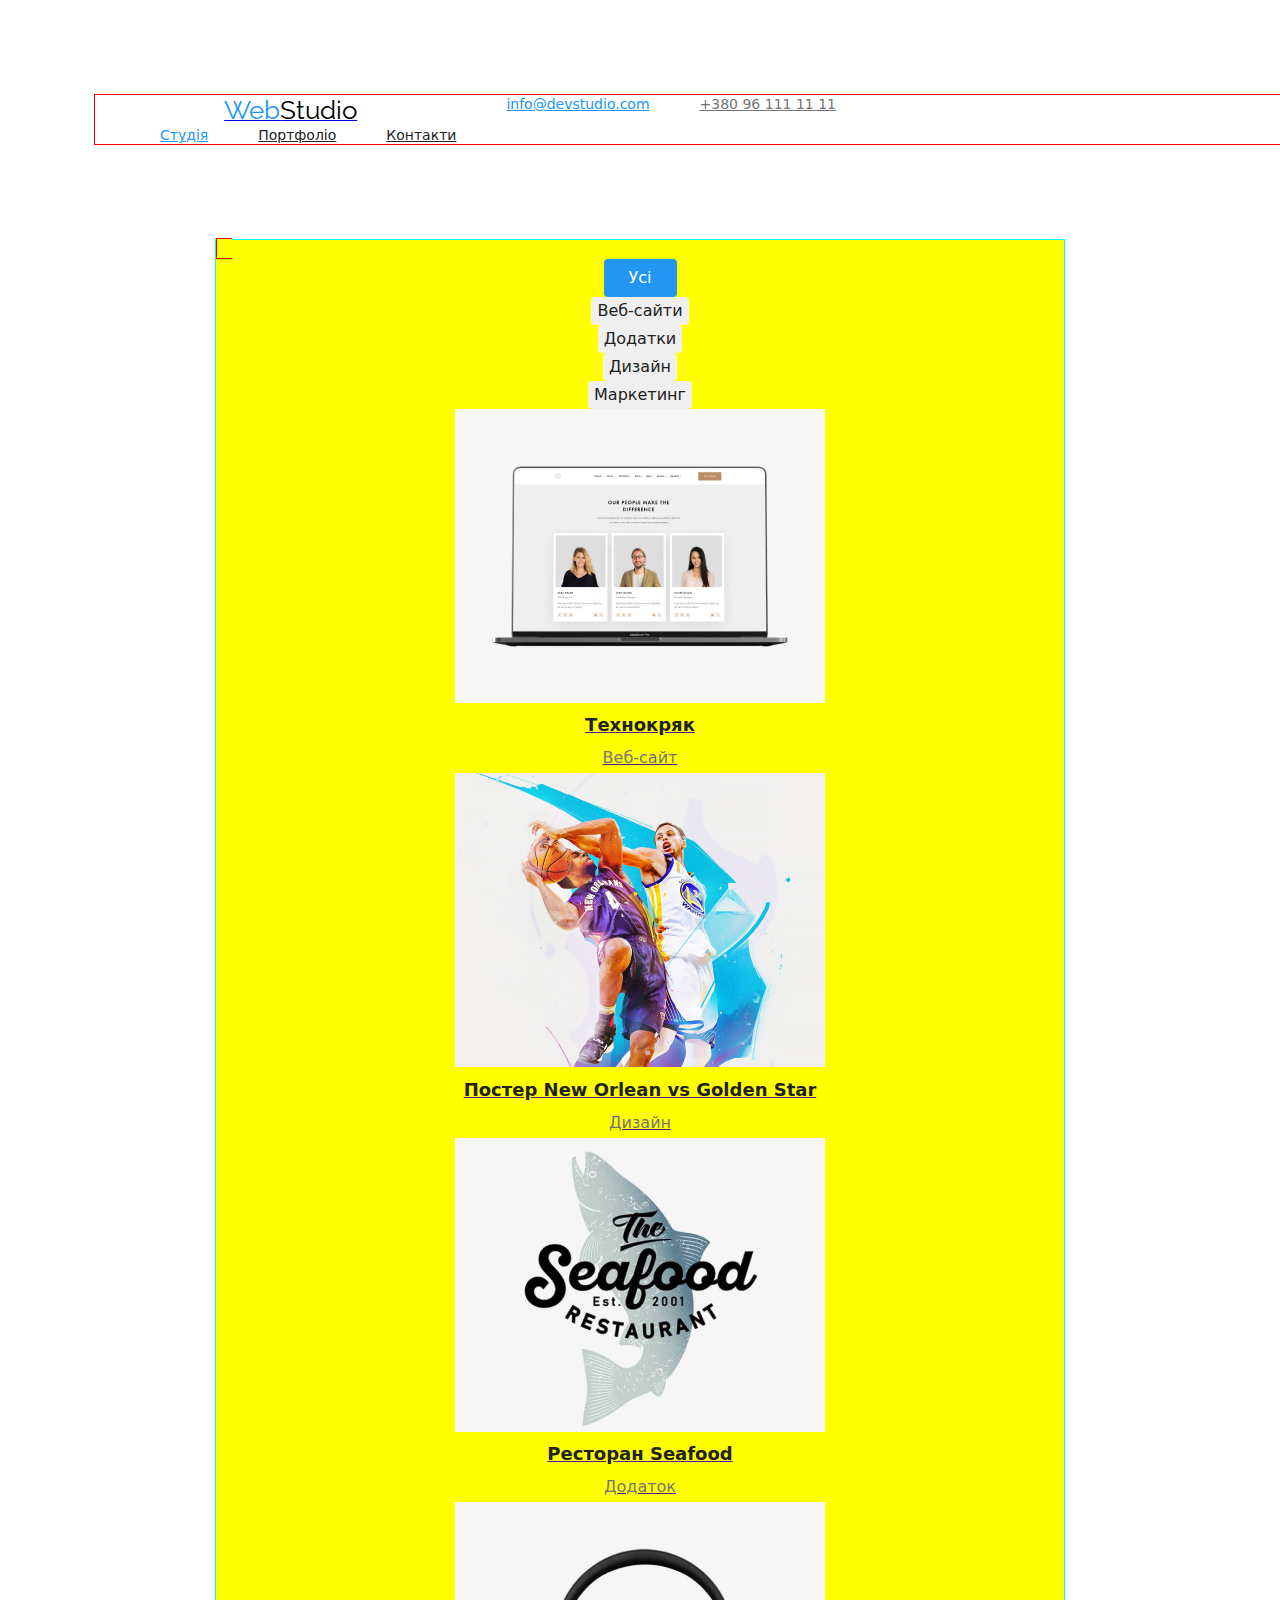
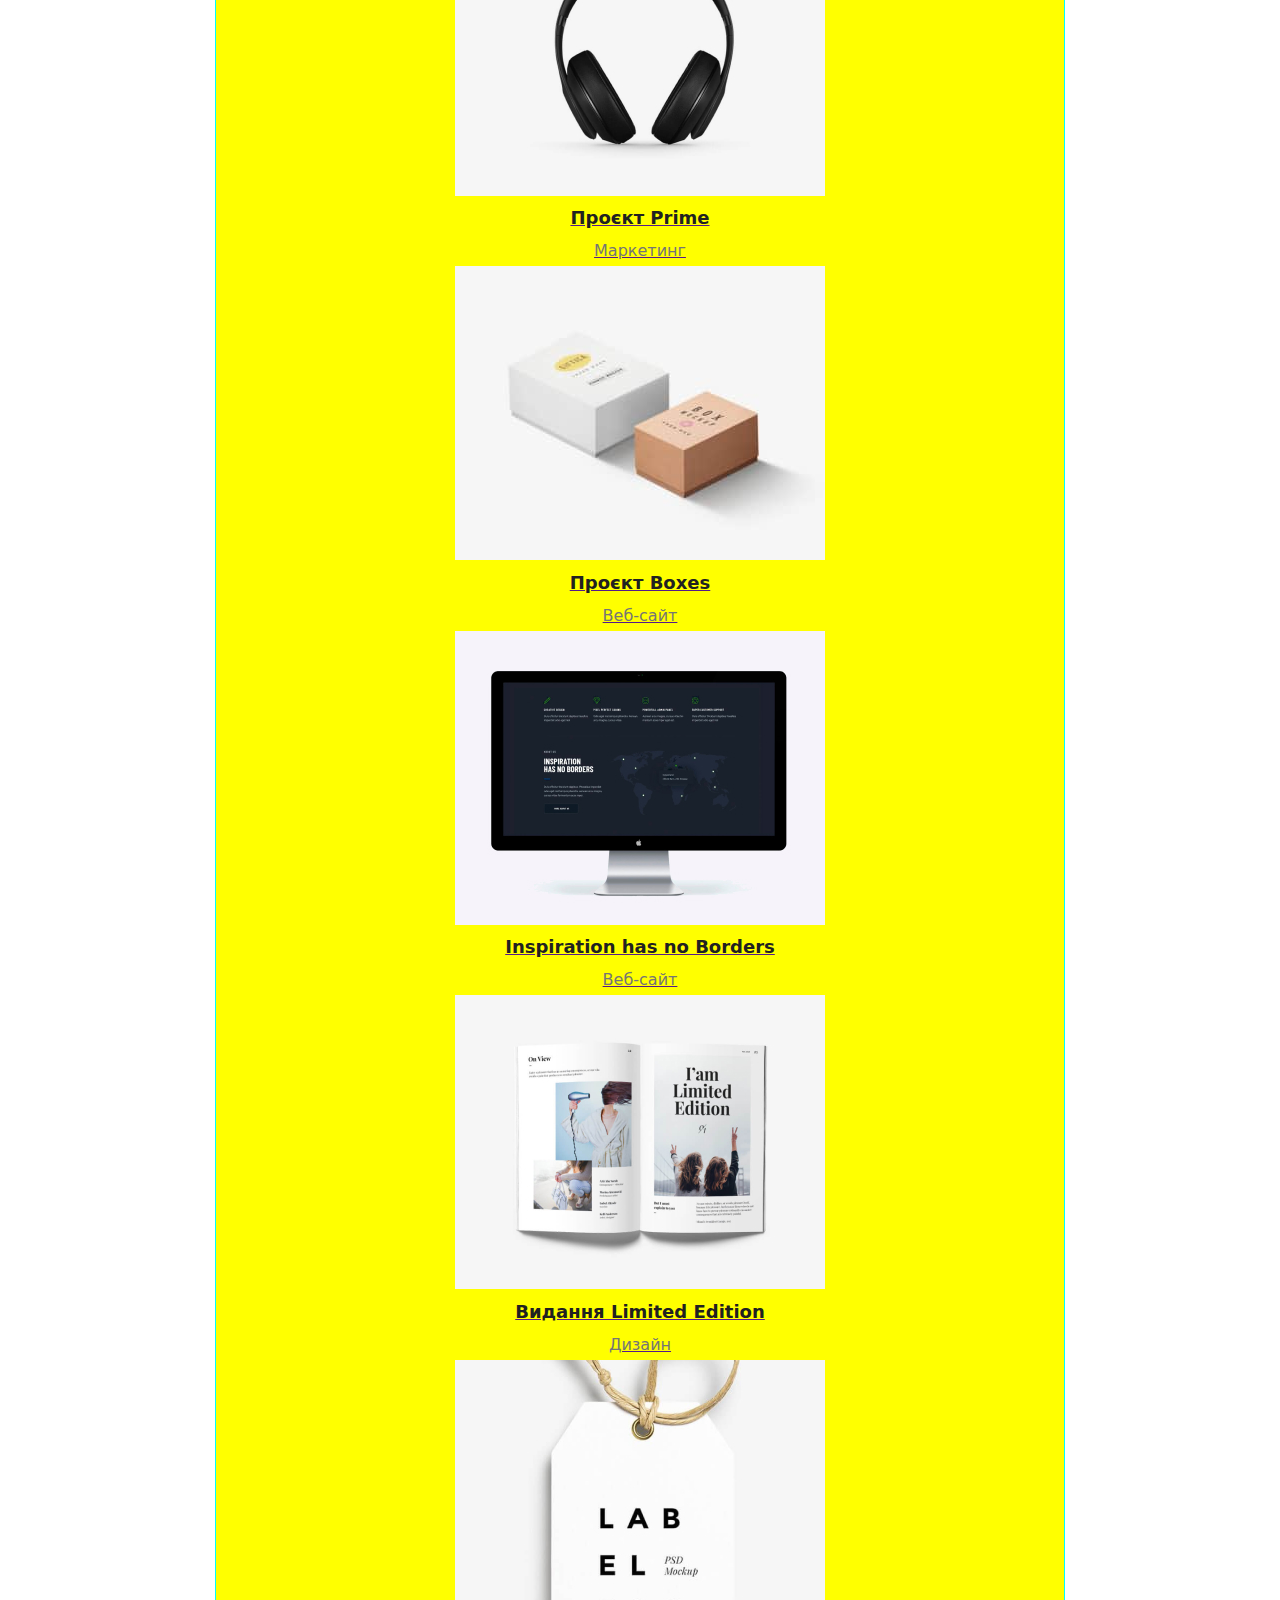
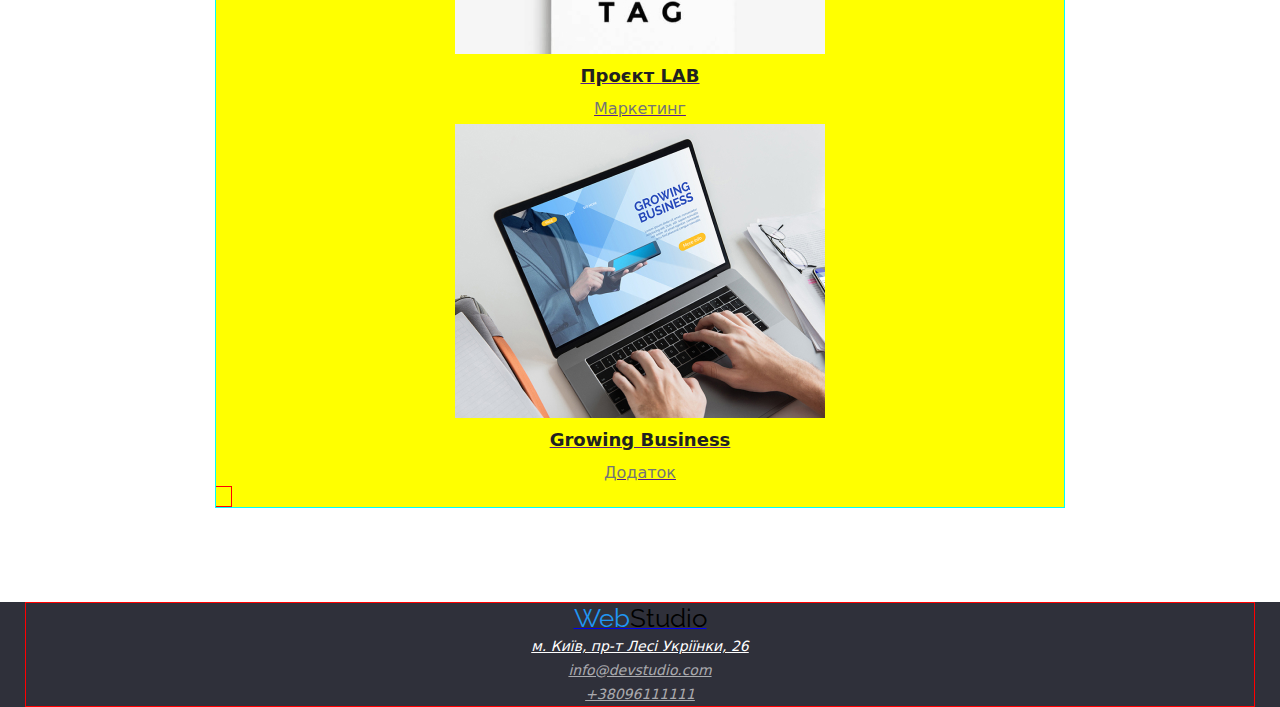
==== commit 7ef8d518: "дз" ====
--- a/portfolio.html
+++ b/portfolio.html
@@ -23,14 +23,14 @@
       <!--Navigation-->
       <div class="conteiner">
         <nav>
-          <ul class="header_list list">
-            <a
+          <a
               class="header_logo"
               href="./index.html"
               rel="noopeper noreforrer nofollow"
               ><span class="web">Web</span
               ><span class="webstudio">Studio</span></a
             >
+          <ul class="header_list list">         
             <li class="item">
               <a class="studio" href="">Студія</a>
             </li>
@@ -64,9 +64,9 @@
       </div>
     </header>
     <!--Section Portfolio-->
-    <section class="section">
-      <div class="conteiner">
-        <ul class="list">
+    <section class="section section_portfolio">
+      <div class="conteiner conteiner_portfolio">
+        <ul class="list list_portfolio">
           <li>
             <button type="button" class="button_listen">
               <span class="button_active">Усі</span>
@@ -85,7 +85,7 @@
             <button type="button" class="button_portfolio">Маркетинг</button>
           </li>
         </ul>
-        <ul>
+        <ul class="list list_portfolio">
           <li>
             <a href="">
               <img src="./img/tegnocrack.jpg" alt="Technocrack" width="370" />
@@ -152,8 +152,7 @@
             <a href="">
               <img
                 src="./img/limited-edition.jpg"
-                alt="
-              Vidanna_Limited_Edition"
+                alt="Vidanna_Limited_Edition"
                 width="370"
               />
               <h3 class="about_name">Видання Limited Edition</h3>
--- a/Styles/styles.css
+++ b/Styles/styles.css
@@ -39,8 +39,8 @@
 }
 
 .section {
-  padding: 94px, 0;
-  border: 5px solid aqua;
+  margin: 94px 215px;
+  border: 1px solid aqua;
 }
 
 .conteiner {
@@ -48,12 +48,14 @@
   margin: 0 auto;
   padding-left: 15px;
   padding-right: 15px;
-  border: 3px solid red;
+  border: 1px solid red;
+  text-align: center;
 }
 
 /* Header */
 
 .header {
+  margin: 94px;
 }
 
 /* Navigation */
@@ -64,12 +66,10 @@
 
 .header .conteiner {
   display: flex;
-  align-items: center;
 }
 
 .header_logo {
   margin-left: 15px;
-  display: flex;
 }
 
 .header_list {
@@ -124,30 +124,31 @@
 
 /* Hero */
 
-.main .main_class {
+.hero {
+  margin: 0px;
   background: #2f303a;
+  margin-bottom: 90px;
 }
 
 .main_class {
-  width: 1230px;
-  height: 600px;
+  padding-bottom: 120px;
 }
 
 .hero_title {
-  padding: 200px 300px;
-  display: inline-block;
   font-size: 44px;
   line-height: calc(60 / 44);
   color: #ffffff;
-  padding-bottom: 120px;
 }
 
 .hero_btm {
+  border-radius: 4px;
+  padding: 10px 32px;
   border: #2196f3;
-  border-radius: 4px;
+  min-width: 216px;
   background-color: #2196f3;
-  display: inline-block;
+  text-align: center;
   cursor: pointer;
+  text-decoration: none;
 }
 
 .button_text {
@@ -161,11 +162,26 @@
 
 /* Description */
 
+.description {
+  padding: 0;
+}
+
+.conteiner > .description_title:not(:first-child) {
+  margin-right: 10px;
+}
+
+.description_title {
+  width: 270px;
+  display: inline-block;
+}
+
 .description-list {
-  font-weight: 400;
-  font-size: 14px;
-  line-height: calc(16 / 14);
-  color: #212121;
+  /* padding-top: 20px; */
+  font-weight: 400;
+  font-size: 14px;
+  line-height: calc(16 / 14);
+  color: #212121;
+  display: inline;
 }
 
 .coment {
@@ -177,15 +193,50 @@
 
 /* About */
 
+.about_conteiner {
+}
+
 .about-work {
+  text-align: center;
   font-size: 36px;
   line-height: calc(42 / 36);
   color: #212121;
 }
+.about_img {
+  display: inline-block;
+  flex-basis: calc((100% - 370px) / 3);
+}
 
 /* Our team */
 
+.section_team {
+  margin: auto;
+  background-color: #f5f4fa;
+}
+
+.team_tekst {
+  text-align: center;
+}
+
+.user_team {
+  display: flex;
+}
+
+.list {
+  padding: 0px;
+}
+
+.team_img {
+  display: inline-block;
+  flex-basis: calc((100% - 270px) / 4);
+}
+.our_img {
+  margin: 30px;
+  background-color: #fff;
+}
+
 .name {
+  margin: 10px;
   font-weight: 500;
   font-size: 16px;
   line-height: calc(19 / 16);
@@ -200,6 +251,22 @@
 }
 
 /* Section Portfolio */
+
+.section_portfolio {
+  background-color: yellow;
+}
+
+.conteiner_portfolio {
+  min-width: 1170px;
+  background-color: yellow;
+  display: inline;
+  flex-direction: row;
+}
+
+.list_portfolio {
+  /* display: inline;
+  flex-direction: row; */
+}
 
 .button_listen {
   width: 73px;
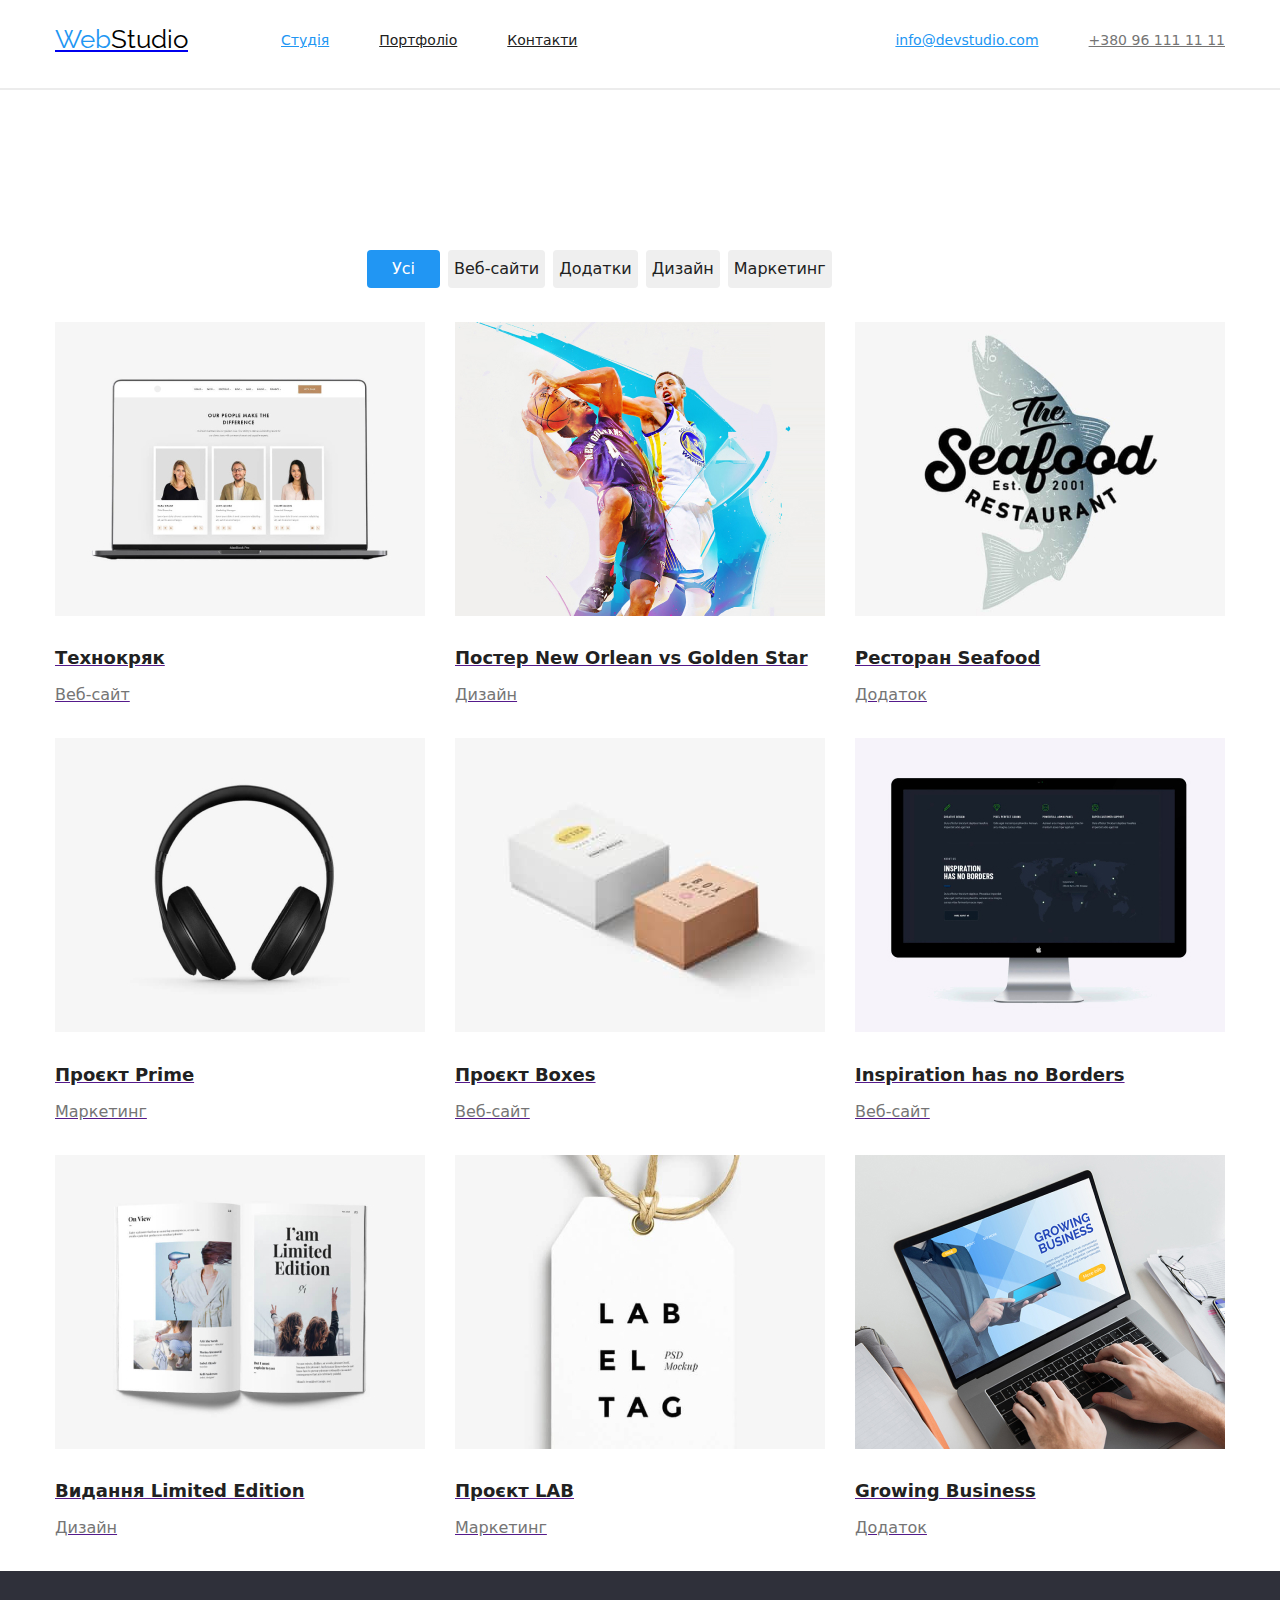
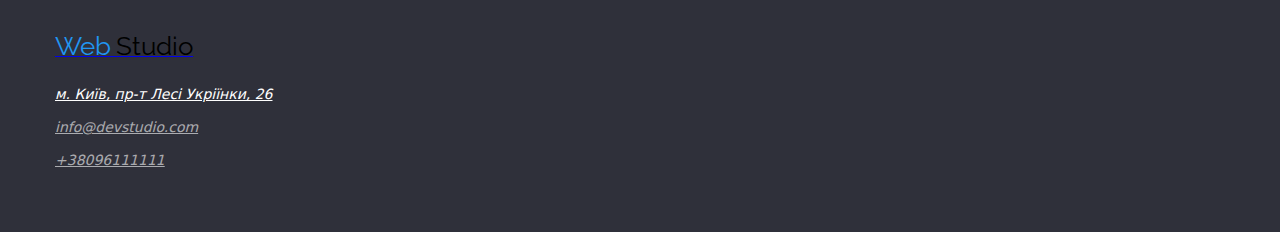
==== commit 1d477b82: "доробив Дз" ====
--- a/portfolio.html
+++ b/portfolio.html
@@ -19,22 +19,23 @@
   </head>
   <body>
     <!--Header-->
-    <header class="header">
-      <!--Navigation-->
-      <div class="conteiner">
+    <header>
+      <div class="conteiner header_navi">
         <nav>
-          <a
-              class="header_logo"
-              href="./index.html"
-              rel="noopeper noreforrer nofollow"
-              ><span class="web">Web</span
-              ><span class="webstudio">Studio</span></a
-            >
-          <ul class="header_list list">         
+          <ul class="header_list list">
             <li class="item">
+              <a
+                class="header_logo"
+                href="./index.html"
+                rel="noopeper noreforrer nofollow"
+                ><span class="web">Web</span
+                ><span class="webstudio">Studio</span></a
+              >
+            </li>
+            <li class="header_item">
               <a class="studio" href="">Студія</a>
             </li>
-            <li class="item">
+            <li class="header_item">
               <a
                 class="portfolio"
                 href="./portfolio.html"
@@ -42,13 +43,13 @@
                 >Портфоліо</a
               >
             </li>
-            <li class="item">
+            <li class="header_item">
               <a class="contacs" href="">Контакти</a>
             </li>
           </ul>
         </nav>
         <!--Top Line-->
-        <ul class="header_list list">
+        <ul class="out_list list">
           <li class="item">
             <a
               class="mail"
@@ -63,37 +64,38 @@
         </ul>
       </div>
     </header>
+    <hr class="line">
     <!--Section Portfolio-->
-    <section class="section section_portfolio">
+    <section class="section">
       <div class="conteiner conteiner_portfolio">
         <ul class="list list_portfolio">
-          <li>
+          <li class="section_portfolio">
             <button type="button" class="button_listen">
               <span class="button_active">Усі</span>
             </button>
           </li>
-          <li>
+          <li class="section_portfolio">
             <button type="button" class="button_portfolio">Веб-сайти</button>
           </li>
-          <li>
+          <li class="section_portfolio">
             <button type="button" class="button_portfolio">Додатки</button>
           </li>
-          <li>
+          <li class="section_portfolio">
             <button type="button" class="button_portfolio">Дизайн</button>
           </li>
-          <li>
+          <li class="section_portfolio">
             <button type="button" class="button_portfolio">Маркетинг</button>
           </li>
         </ul>
-        <ul class="list list_portfolio">
-          <li>
+        <ul class="list img_portfolio">
+          <li class="portfolio_list">
             <a href="">
               <img src="./img/tegnocrack.jpg" alt="Technocrack" width="370" />
               <h3 class="about_name">Технокряк</h3>
               <p class="about_text">Веб-сайт</p>
             </a>
           </li>
-          <li>
+          <li class="portfolio_list">
             <a href="">
               <img
                 src="./img/poster-new-orlean.jpg"
@@ -104,7 +106,7 @@
               <p class="about_text">Дизайн</p>
             </a>
           </li>
-          <li>
+          <li class="portfolio_list">
             <a href="">
               <img
                 src="./img/sea-food.jpg"
@@ -115,7 +117,7 @@
               <p class="about_text">Додаток</p>
             </a>
           </li>
-          <li>
+          <li class="portfolio_list">
             <a href="">
               <img
                 src="./img/project-prime.jpg"
@@ -126,7 +128,7 @@
               <p class="about_text">Маркетинг</p>
             </a>
           </li>
-          <li>
+          <li class="portfolio_list">
             <a href="">
               <img
                 src="./img/project-boxes.jpg"
@@ -137,7 +139,7 @@
               <p class="about_text">Веб-сайт</p>
             </a>
           </li>
-          <li>
+          <li class="portfolio_list">
             <a href="">
               <img
                 src="./img/web-sait.jpg"
@@ -148,7 +150,7 @@
               <p class="about_text">Веб-сайт</p>
             </a>
           </li>
-          <li>
+          <li class="portfolio_list">
             <a href="">
               <img
                 src="./img/limited-edition.jpg"
@@ -159,7 +161,7 @@
               <p class="about_text">Дизайн</p>
             </a>
           </li>
-          <li>
+          <li class="portfolio_list">
             <a href="">
               <img
                 src="./img/projeckt-lab.jpg"
@@ -170,7 +172,7 @@
               <p class="about_text">Маркетинг</p>
             </a>
           </li>
-          <li>
+          <li class="portfolio_list">
             <a href="">
               <img
                 src="./img/groeinh-business.jpg"
@@ -186,13 +188,18 @@
     </section>
     <!-- Footer -->
     <footer class="footer">
-      <div class="conteiner">
-        <a href="./index.html" rel="noopeper noreforrer nofollow"
-          ><span class="web">Web</span><span class="webstudio">Studio</span></a
+      <div class="conteiner conteiner_footer">
+        <a
+          class="footer_web"
+          href="./index.html"
+          rel="noopeper noreforrer nofollow"
+        >
+          <span class="web">Web</span>
+          <span class="webstudio">Studio</span></a
         >
         <address>
-          <ul class="list">
-            <li>
+          <ul class="footer_list list">
+            <li class="footer_href">
               <a
                 class="navigation"
                 href="https://goo.gl/maps/btzMH1qsc4WPmSUG9"
@@ -201,7 +208,7 @@
                 м. Київ, пр-т Лесі Укріїнки, 26
               </a>
             </li>
-            <li>
+            <li class="footer_href">
               <a
                 class="footer_mail"
                 href="mailto:info@devstudio.com"
@@ -209,7 +216,7 @@
                 >info@devstudio.com</a
               >
             </li>
-            <li>
+            <li class="footer_href">
               <a class="footer_tel" href="tel:+380961111111">+38096111111</a>
             </li>
           </ul>
--- a/Styles/styles.css
+++ b/Styles/styles.css
@@ -12,10 +12,19 @@
 h2,
 h3,
 p,
-ul[class],
-ol[class],
+/* ul[class], */
+ol[class] {
+  margin: 0;
+}
+
+.list,
 li {
-  margin: 0;
+  list-style: none;
+}
+
+.list {
+  padding: 0px;
+  margin: 0px;
 }
 
 .body {
@@ -24,56 +33,83 @@
   margin: 0;
 }
 
-.list,
-li {
-  list-style: none;
-}
-
-.educetion {
-  width: 1600px;
-  border-color: #000000;
-  outline: #2196f3;
-}
-
 .main_educetion {
 }
 
 .section {
-  margin: 94px 215px;
-  border: 1px solid aqua;
+  /* border: 1px solid aqua; */
 }
 
 .conteiner {
-  width: 1230px;
+  width: 1200px;
   margin: 0 auto;
   padding-left: 15px;
   padding-right: 15px;
-  border: 1px solid red;
-  text-align: center;
+  /* border: 1px solid red; */
+  /* text-align: center; */
+}
+
+.line {
+  border: 1px solid #ECECEC;
 }
 
 /* Header */
 
 .header {
-  margin: 94px;
-}
-
-/* Navigation */
-
-.header_list .item {
+}
+
+.header_navi {
+  display: flex;
+  align-items: center;
+  height: 80px;
+}
+
+.item {
+  /* vertical-align: middle; */
+}
+
+.header_logo {
+  margin-right: 93px;
+  padding-top: 24px;
+  padding-bottom: 25px;
+  display: flex;
+  /* background-color: red; */
+}
+
+.header_list {
+  vertical-align: middle;
+  display: flex;
+  /* padding-top: 24px;
+  padding-bottom: 25px; */
+  /* background-color: tomato; */
+}
+
+.header_item {
+  display: flex;
+  padding-top: 32px;
+  padding-bottom: 32px;
+  /* background-color: #2f303a; */
+}
+
+.header_list .header_item + .header_item {
   margin-left: 50px;
 }
 
-.header .conteiner {
-  display: flex;
-}
-
-.header_logo {
-  margin-left: 15px;
-}
-
-.header_list {
-  display: flex;
+/* <!--Top Line--> */
+
+.out_list {
+  display: flex;
+  margin-left: auto;
+  /* background-color: aqua; */
+}
+
+.out_list .item {
+  padding-top: 32px;
+  padding-bottom: 32px;
+}
+
+.out_list .item + .item {
+  margin-left: 50px;
 }
 
 .web {
@@ -127,11 +163,12 @@
 .hero {
   margin: 0px;
   background: #2f303a;
-  margin-bottom: 90px;
+  margin-bottom: 94px;
+  text-align: center;
 }
 
 .main_class {
-  padding-bottom: 120px;
+  /* height: 600px; */
 }
 
 .hero_title {
@@ -162,21 +199,25 @@
 
 /* Description */
 
+.section_description {
+  margin-bottom: 94px;
+}
+
 .description {
-  padding: 0;
-}
-
-.conteiner > .description_title:not(:first-child) {
-  margin-right: 10px;
+  display: flex;
+}
+
+.description_title:not(:last-child) {
+  margin-right: 30px;
 }
 
 .description_title {
+  display: inline-block;
+}
+
+.description-list {
+  margin-bottom: 10px;
   width: 270px;
-  display: inline-block;
-}
-
-.description-list {
-  /* padding-top: 20px; */
   font-weight: 400;
   font-size: 14px;
   line-height: calc(16 / 14);
@@ -184,7 +225,12 @@
   display: inline;
 }
 
+.description {
+  justify-content: flex-end;
+}
+
 .coment {
+  width: 270px;
   font-weight: 400;
   font-size: 14px;
   line-height: 24px;
@@ -197,41 +243,49 @@
 }
 
 .about-work {
+  margin-bottom: 50px;
   text-align: center;
   font-size: 36px;
   line-height: calc(42 / 36);
   color: #212121;
 }
-.about_img {
-  display: inline-block;
-  flex-basis: calc((100% - 370px) / 3);
+
+.about_work {
+  display: flex;
+}
+
+.about_img:not(:last-child) {
+  margin-right: 30px;
 }
 
 /* Our team */
 
 .section_team {
-  margin: auto;
   background-color: #f5f4fa;
 }
 
 .team_tekst {
+  margin-top: 94px;
+  margin-bottom: 94px;
   text-align: center;
 }
 
 .user_team {
   display: flex;
-}
-
-.list {
-  padding: 0px;
+  /* background-color: #2196f3; */
 }
 
 .team_img {
-  display: inline-block;
-  flex-basis: calc((100% - 270px) / 4);
-}
+  width: 270px;
+  background-color: #ffffff;
+}
+
+.team_img:not(:last-child) {
+  margin-right: 30px;
+}
+
 .our_img {
-  margin: 30px;
+  display: block;
   background-color: #fff;
 }
 
@@ -252,20 +306,49 @@
 
 /* Section Portfolio */
 
+.conteiner_portfolio {
+  /* display: flex; */
+  justify-content: end;
+  /* align-items: center; */
+  margin-top: 160px;
+  border: 0px;
+  /* background-color: #2196f3; */
+}
+
+.list_portfolio {
+  display: flex;
+  margin-left: 312px;
+  /* justify-content: end; */
+  /* align-items: center; */
+  margin-bottom: 34px;
+  /* background-color: tomato; */
+}
+
 .section_portfolio {
-  background-color: yellow;
-}
-
-.conteiner_portfolio {
-  min-width: 1170px;
-  background-color: yellow;
-  display: inline;
-  flex-direction: row;
-}
-
-.list_portfolio {
-  /* display: inline;
-  flex-direction: row; */
+  /* justify-content: center; */
+  /* text-align: center; */
+  display: flex;
+}
+
+.section_portfolio:not(:last-child) {
+  margin-right: 8px;
+}
+
+.img_portfolio {
+  display: flex;
+  flex-wrap: wrap;
+  /* background-color: red; */
+}
+
+.portfolio_list {
+  width: 370px;
+  margin-right: 30px;
+  margin-bottom: 8px;
+  /* background-color: tomato; */
+}
+
+.portfolio_list:nth-child(3n) {
+  margin-right: 0;
 }
 
 .button_listen {
@@ -284,6 +367,7 @@
 }
 
 .button_portfolio {
+  height: 38px;
   font-weight: 500;
   font-size: 16px;
   line-height: calc(26 / 16);
@@ -294,6 +378,7 @@
 }
 
 .about_name {
+  padding-top: 20px;
   font-weight: 700;
   font-size: 18px;
   line-height: calc(36 / 18);
@@ -301,6 +386,8 @@
 }
 
 .about_text {
+  padding-top: 4px;
+  padding-bottom: 20px;
   font-weight: 400;
   font-size: 16px;
   line-height: calc(30 / 16);
@@ -309,8 +396,33 @@
 
 /* Footer */
 
+.conteiner_footer {
+  /* flex-direction: row; */
+  /* margin-top: 60px; */
+}
+
 .footer {
   background: #2f303a;
+  /* height: 252px; */
+}
+
+.footer_web {
+  display: block;
+  padding-top: 60px;
+  padding-bottom: 20px;
+}
+
+.footer_list {
+  display: block;
+  padding-bottom: 60px;
+}
+
+.footer_href {
+  /* margin-bottom: 9px; */
+}
+
+.footer_href:not(:last-child) {
+  padding-bottom: 9px;
 }
 
 .navigation {
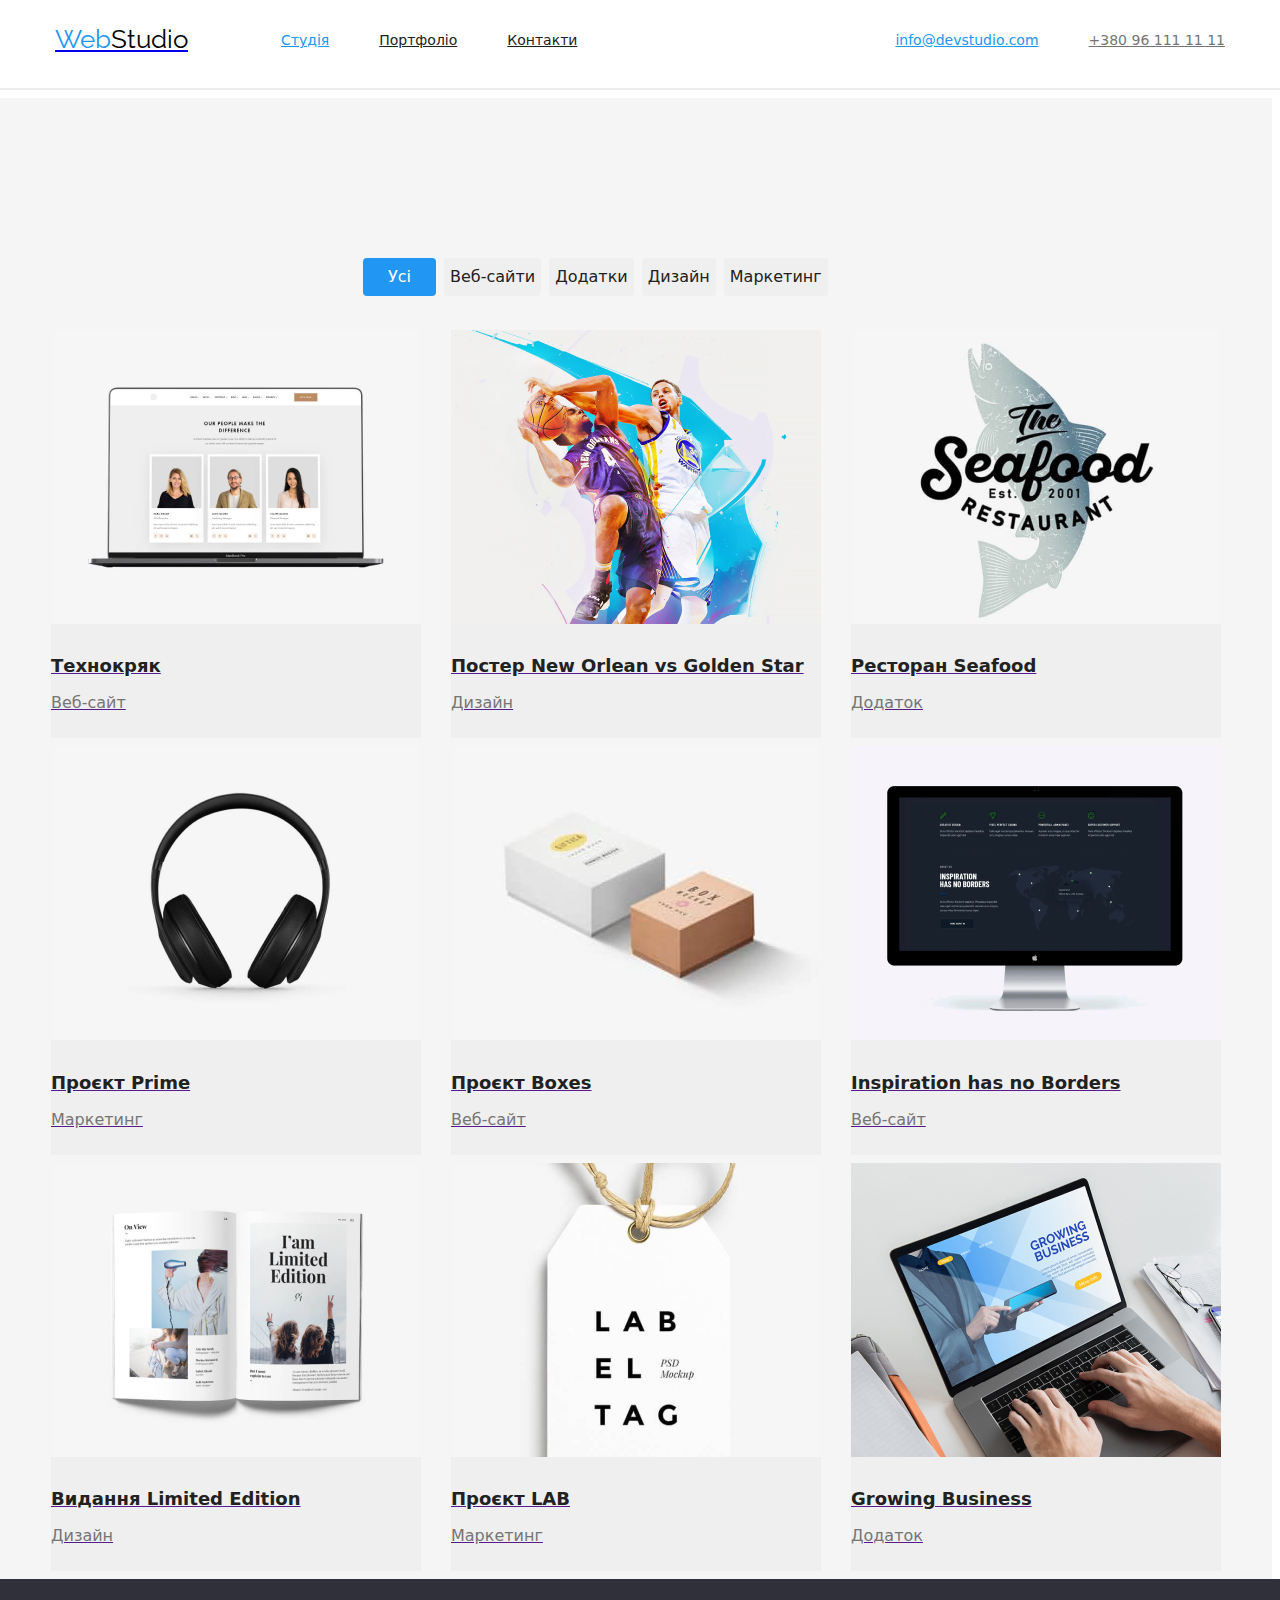
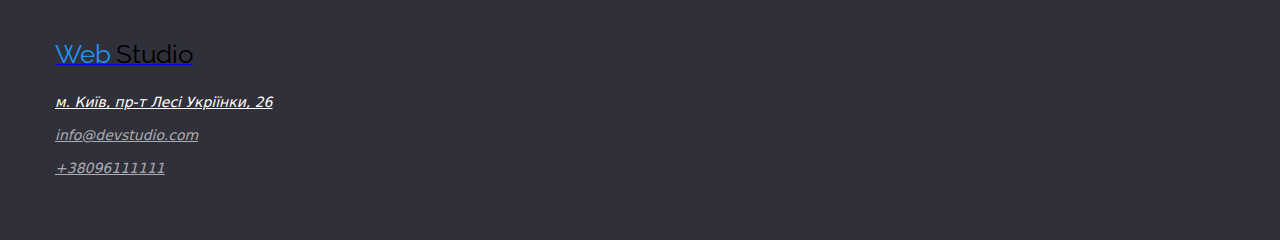
==== commit f964cd94: "До робив секцию Хіро" ====
--- a/portfolio.html
+++ b/portfolio.html
@@ -66,7 +66,7 @@
     </header>
     <hr class="line">
     <!--Section Portfolio-->
-    <section class="section">
+    <section class="section section_portfolio">
       <div class="conteiner conteiner_portfolio">
         <ul class="list list_portfolio">
           <li class="section_portfolio">
--- a/Styles/styles.css
+++ b/Styles/styles.css
@@ -12,7 +12,6 @@
 h2,
 h3,
 p,
-/* ul[class], */
 ol[class] {
   margin: 0;
 }
@@ -50,7 +49,7 @@
 }
 
 .line {
-  border: 1px solid #ECECEC;
+  border: 1px solid #ececec;
 }
 
 /* Header */
@@ -169,9 +168,15 @@
 
 .main_class {
   /* height: 600px; */
+  text-align: center;
 }
 
 .hero_title {
+  margin: auto;
+  width: 600px;
+  padding-top: 200px;
+  margin-bottom: 20px;
+  text-align: center;
   font-size: 44px;
   line-height: calc(60 / 44);
   color: #ffffff;
@@ -182,6 +187,7 @@
   padding: 10px 32px;
   border: #2196f3;
   min-width: 216px;
+  margin-bottom: 200px;
   background-color: #2196f3;
   text-align: center;
   cursor: pointer;
@@ -261,6 +267,7 @@
 /* Our team */
 
 .section_team {
+  margin-bottom: 94px;
   background-color: #f5f4fa;
 }
 
@@ -305,6 +312,10 @@
 }
 
 /* Section Portfolio */
+
+.section_portfolio {
+  background-color: #F5F5F5;;
+}
 
 .conteiner_portfolio {
   /* display: flex; */
@@ -344,7 +355,7 @@
   width: 370px;
   margin-right: 30px;
   margin-bottom: 8px;
-  /* background-color: tomato; */
+  background-color:#EEEE;
 }
 
 .portfolio_list:nth-child(3n) {
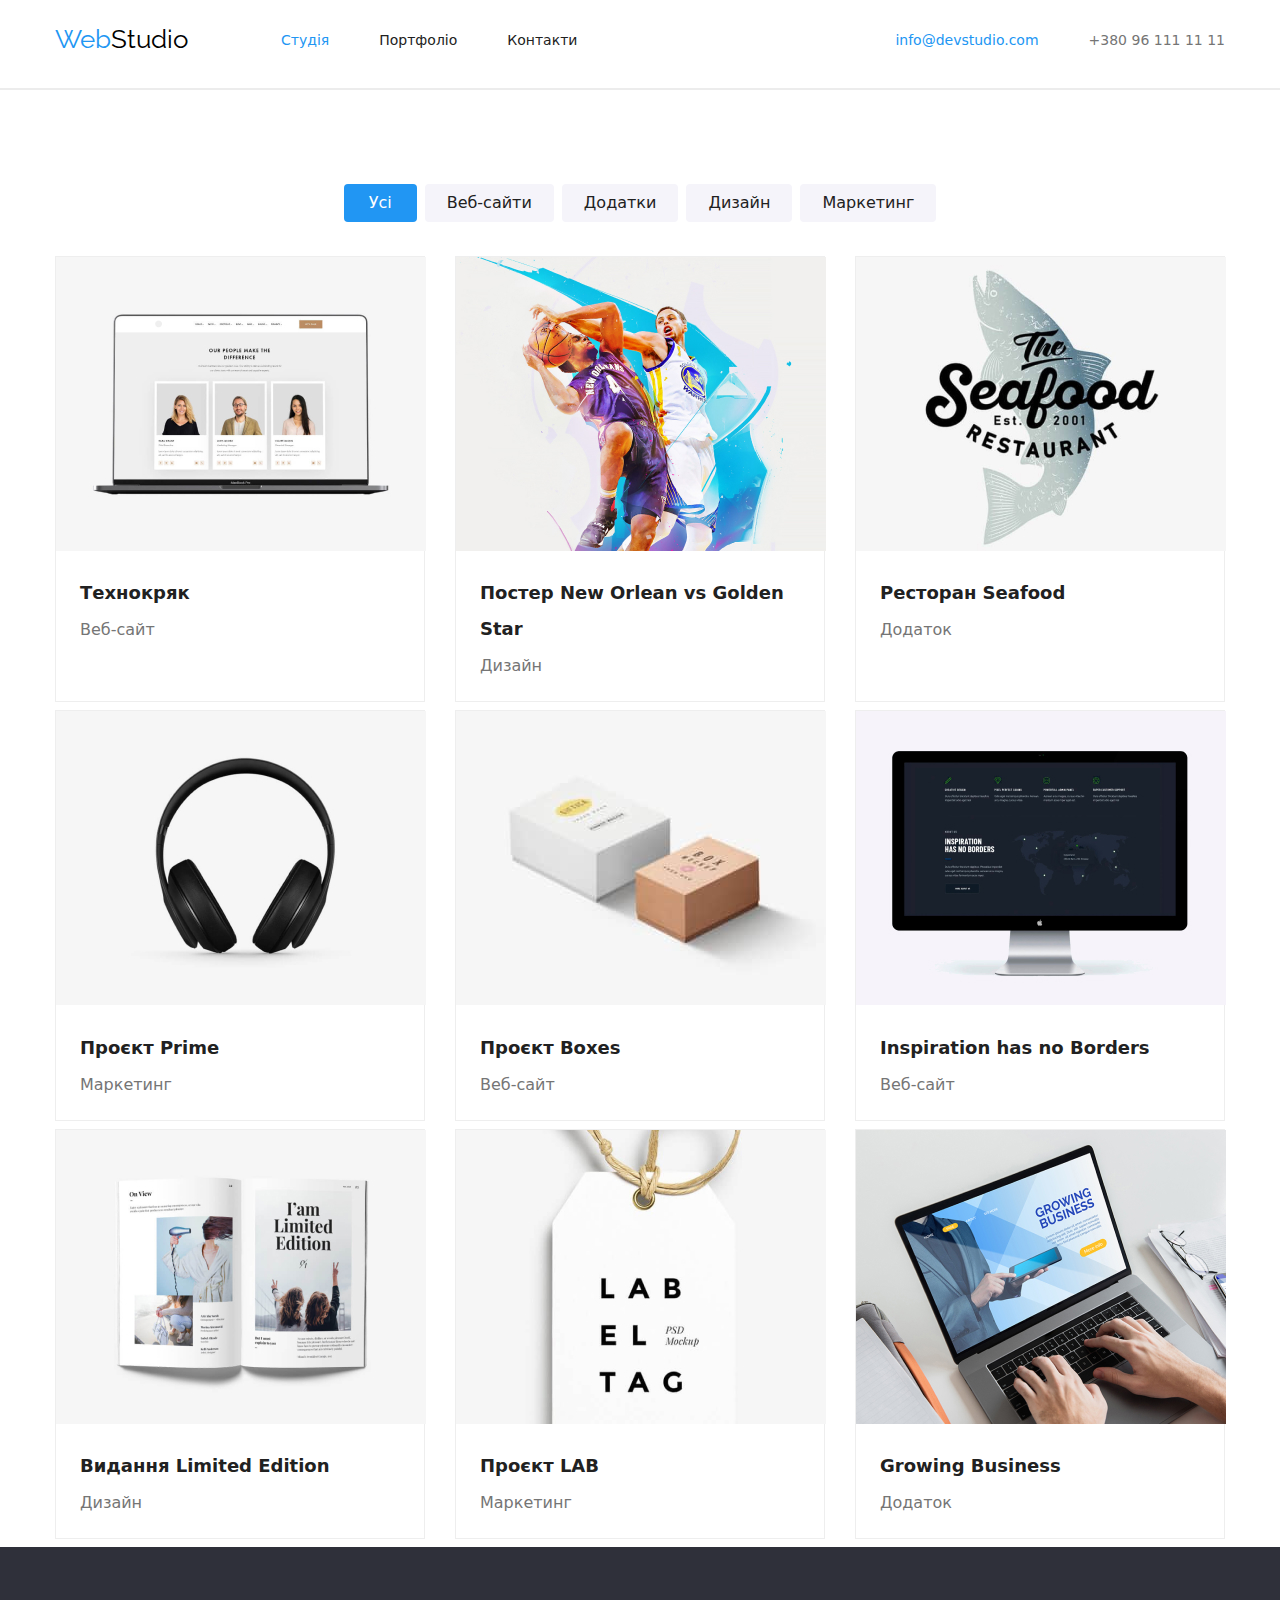
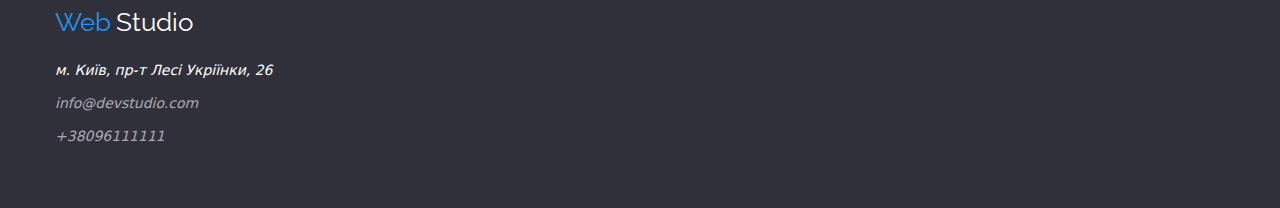
==== commit 56c3b74f: "Доробив те що ти мені казав)))" ====
--- a/portfolio.html
+++ b/portfolio.html
@@ -64,39 +64,47 @@
         </ul>
       </div>
     </header>
-    <hr class="line">
+    <hr class="line" />
     <!--Section Portfolio-->
     <section class="section section_portfolio">
       <div class="conteiner conteiner_portfolio">
         <ul class="list list_portfolio">
-          <li class="section_portfolio">
+          <li class="link_portfolio">
             <button type="button" class="button_listen">
               <span class="button_active">Усі</span>
             </button>
           </li>
-          <li class="section_portfolio">
-            <button type="button" class="button_portfolio">Веб-сайти</button>
-          </li>
-          <li class="section_portfolio">
-            <button type="button" class="button_portfolio">Додатки</button>
-          </li>
-          <li class="section_portfolio">
-            <button type="button" class="button_portfolio">Дизайн</button>
-          </li>
-          <li class="section_portfolio">
-            <button type="button" class="button_portfolio">Маркетинг</button>
+          <li class="link_portfolio">
+            <button type="button" class="button_portfolio">
+              <span class="button_prtfl">Веб-сайти</span>
+            </button>
+          </li>
+          <li class="link_portfolio">
+            <button type="button" class="button_portfolio">
+              <span class="button_prtfl">Додатки</span>
+            </button>
+          </li>
+          <li class="link_portfolio">
+            <button type="button" class="button_portfolio">
+              <span class="button_prtfl">Дизайн</span>
+            </button>
+          </li>
+          <li class="link_portfolio">
+            <button type="button" class="button_portfolio">
+              <span class="button_prtfl">Маркетинг</span>
+            </button>
           </li>
         </ul>
         <ul class="list img_portfolio">
           <li class="portfolio_list">
-            <a href="">
+            <a class="portfolio_tekst" href="">
               <img src="./img/tegnocrack.jpg" alt="Technocrack" width="370" />
               <h3 class="about_name">Технокряк</h3>
               <p class="about_text">Веб-сайт</p>
             </a>
           </li>
           <li class="portfolio_list">
-            <a href="">
+            <a class="portfolio_tekst" href="">
               <img
                 src="./img/poster-new-orlean.jpg"
                 alt=" New Orlean_vs_Golden_Star_poster"
@@ -107,7 +115,7 @@
             </a>
           </li>
           <li class="portfolio_list">
-            <a href="">
+            <a class="portfolio_tekst" href="">
               <img
                 src="./img/sea-food.jpg"
                 alt="Seafood_Restaurant"
@@ -118,7 +126,7 @@
             </a>
           </li>
           <li class="portfolio_list">
-            <a href="">
+            <a class="portfolio_tekst" href="">
               <img
                 src="./img/project-prime.jpg"
                 alt="Projeckt_Prime"
@@ -129,7 +137,7 @@
             </a>
           </li>
           <li class="portfolio_list">
-            <a href="">
+            <a class="portfolio_tekst" href="">
               <img
                 src="./img/project-boxes.jpg"
                 alt="Projeckt_Boxes"
@@ -140,7 +148,7 @@
             </a>
           </li>
           <li class="portfolio_list">
-            <a href="">
+            <a class="portfolio_tekst" href="">
               <img
                 src="./img/web-sait.jpg"
                 alt="Inspiration_has_no_Borders"
@@ -151,7 +159,7 @@
             </a>
           </li>
           <li class="portfolio_list">
-            <a href="">
+            <a class="portfolio_tekst" href="">
               <img
                 src="./img/limited-edition.jpg"
                 alt="Vidanna_Limited_Edition"
@@ -162,7 +170,7 @@
             </a>
           </li>
           <li class="portfolio_list">
-            <a href="">
+            <a class="portfolio_tekst" href="">
               <img
                 src="./img/projeckt-lab.jpg"
                 alt="Projeckt_LAB"
@@ -173,7 +181,7 @@
             </a>
           </li>
           <li class="portfolio_list">
-            <a href="">
+            <a class="portfolio_tekst" href="">
               <img
                 src="./img/groeinh-business.jpg"
                 alt="Growing_Business"
@@ -195,7 +203,7 @@
           rel="noopeper noreforrer nofollow"
         >
           <span class="web">Web</span>
-          <span class="webstudio">Studio</span></a
+          <span class="web_studio">Studio</span></a
         >
         <address>
           <ul class="footer_list list">
--- a/Styles/styles.css
+++ b/Styles/styles.css
@@ -14,6 +14,7 @@
 p,
 ol[class] {
   margin: 0;
+  text-decoration: none;
 }
 
 .list,
@@ -45,11 +46,14 @@
   padding-left: 15px;
   padding-right: 15px;
   /* border: 1px solid red; */
-  /* text-align: center; */
 }
 
 .line {
   border: 1px solid #ececec;
+}
+
+a {
+  text-decoration: none;
 }
 
 /* Header */
@@ -125,6 +129,13 @@
   color: #000000;
 }
 
+.web_studio {
+  font-family: "Raleway";
+  font-size: 26px;
+  line-height: calc(31 / 26);
+  color: #ffffff;
+}
+
 .studio {
   font-size: 14px;
   line-height: calc(16 / 14);
@@ -173,9 +184,10 @@
 
 .hero_title {
   margin: auto;
+  text-transform: uppercase;
   width: 600px;
   padding-top: 200px;
-  margin-bottom: 20px;
+  padding-bottom: 20px;
   text-align: center;
   font-size: 44px;
   line-height: calc(60 / 44);
@@ -224,7 +236,7 @@
 .description-list {
   margin-bottom: 10px;
   width: 270px;
-  font-weight: 400;
+  font-weight: 700;
   font-size: 14px;
   line-height: calc(16 / 14);
   color: #212121;
@@ -264,40 +276,53 @@
   margin-right: 30px;
 }
 
+.about_img {
+  padding-bottom: 94px;
+}
+
 /* Our team */
 
 .section_team {
-  margin-bottom: 94px;
+  /* margin-bottom: 94px; */
   background-color: #f5f4fa;
 }
 
 .team_tekst {
-  margin-top: 94px;
-  margin-bottom: 94px;
+  padding-top: 94px;
+  padding-bottom: 50px;
   text-align: center;
 }
 
 .user_team {
   display: flex;
   /* background-color: #2196f3; */
+  text-align: center;
+  padding-bottom: 94px;
 }
 
 .team_img {
+  padding-bottom: 30px;
   width: 270px;
   background-color: #ffffff;
 }
 
+.team_img {
+  border-radius: 0px 0px 4px 4px;
+  box-shadow: 1px 1px 3px rgba(0, 0, 0, 0.12), 1px 2px 1px rgba(0, 0, 0, 0.2);
+}
+
 .team_img:not(:last-child) {
   margin-right: 30px;
 }
 
 .our_img {
+  padding-bottom: 30px;
   display: block;
   background-color: #fff;
 }
 
 .name {
-  margin: 10px;
+  padding-bottom: 10px;
   font-weight: 500;
   font-size: 16px;
   line-height: calc(19 / 16);
@@ -305,6 +330,7 @@
 }
 
 .team_work {
+  padding-bottom: 30px;
   font-weight: 400;
   font-size: 16px;
   line-height: calc(19 / 16);
@@ -314,48 +340,47 @@
 /* Section Portfolio */
 
 .section_portfolio {
-  background-color: #F5F5F5;;
+  background-color: #ffff;
 }
 
 .conteiner_portfolio {
-  /* display: flex; */
   justify-content: end;
-  /* align-items: center; */
-  margin-top: 160px;
+  margin-top: 94px;
   border: 0px;
   /* background-color: #2196f3; */
 }
 
 .list_portfolio {
   display: flex;
-  margin-left: 312px;
-  /* justify-content: end; */
-  /* align-items: center; */
+  /* margin-left: 312px; */
   margin-bottom: 34px;
-  /* background-color: tomato; */
-}
-
-.section_portfolio {
-  /* justify-content: center; */
-  /* text-align: center; */
-  display: flex;
-}
-
-.section_portfolio:not(:last-child) {
+  justify-content: center;
+  text-align: center;
+}
+
+.link_portfolio {
+  display: flex;
+}
+
+.link_portfolio:not(:last-child) {
   margin-right: 8px;
 }
 
 .img_portfolio {
   display: flex;
   flex-wrap: wrap;
-  /* background-color: red; */
+}
+
+.portfolio_tekst {
+  /* padding: 20px 24px; */
 }
 
 .portfolio_list {
   width: 370px;
+  border: 1px solid #eeeeee;
   margin-right: 30px;
   margin-bottom: 8px;
-  background-color:#EEEE;
+  background-color: #ffffff;
 }
 
 .portfolio_list:nth-child(3n) {
@@ -363,8 +388,7 @@
 }
 
 .button_listen {
-  width: 73px;
-  height: 38px;
+  padding: 6px 25px;
   background-color: #2196f3;
   border: #2196f3;
   border-radius: 4px;
@@ -372,32 +396,43 @@
 }
 
 .button_active {
-  width: 23px;
-  height: 26px;
+  font-weight: 500;
+  font-size: 16px;
+  line-height: calc(26 / 16);
+  text-align: center;
   color: #fff;
 }
 
 .button_portfolio {
-  height: 38px;
+  border-radius: 4px;
+  padding: 6px 22px;
+  background-color: #f5f4fa;
+  border: #f5f4fa;
+  cursor: pointer;
+}
+
+.button_prtfl {
   font-weight: 500;
   font-size: 16px;
   line-height: calc(26 / 16);
-  color: #212121;
-  border-radius: 4px;
+  text-align: center;
+  color: #212121;
   border: #212121;
-  cursor: pointer;
 }
 
 .about_name {
+  padding-left: 24px;
   padding-top: 20px;
   font-weight: 700;
   font-size: 18px;
   line-height: calc(36 / 18);
   color: #212121;
+  text-decoration: none;
 }
 
 .about_text {
   padding-top: 4px;
+  padding-left: 24px;
   padding-bottom: 20px;
   font-weight: 400;
   font-size: 16px;
@@ -408,13 +443,10 @@
 /* Footer */
 
 .conteiner_footer {
-  /* flex-direction: row; */
-  /* margin-top: 60px; */
 }
 
 .footer {
   background: #2f303a;
-  /* height: 252px; */
 }
 
 .footer_web {
@@ -429,7 +461,6 @@
 }
 
 .footer_href {
-  /* margin-bottom: 9px; */
 }
 
 .footer_href:not(:last-child) {
